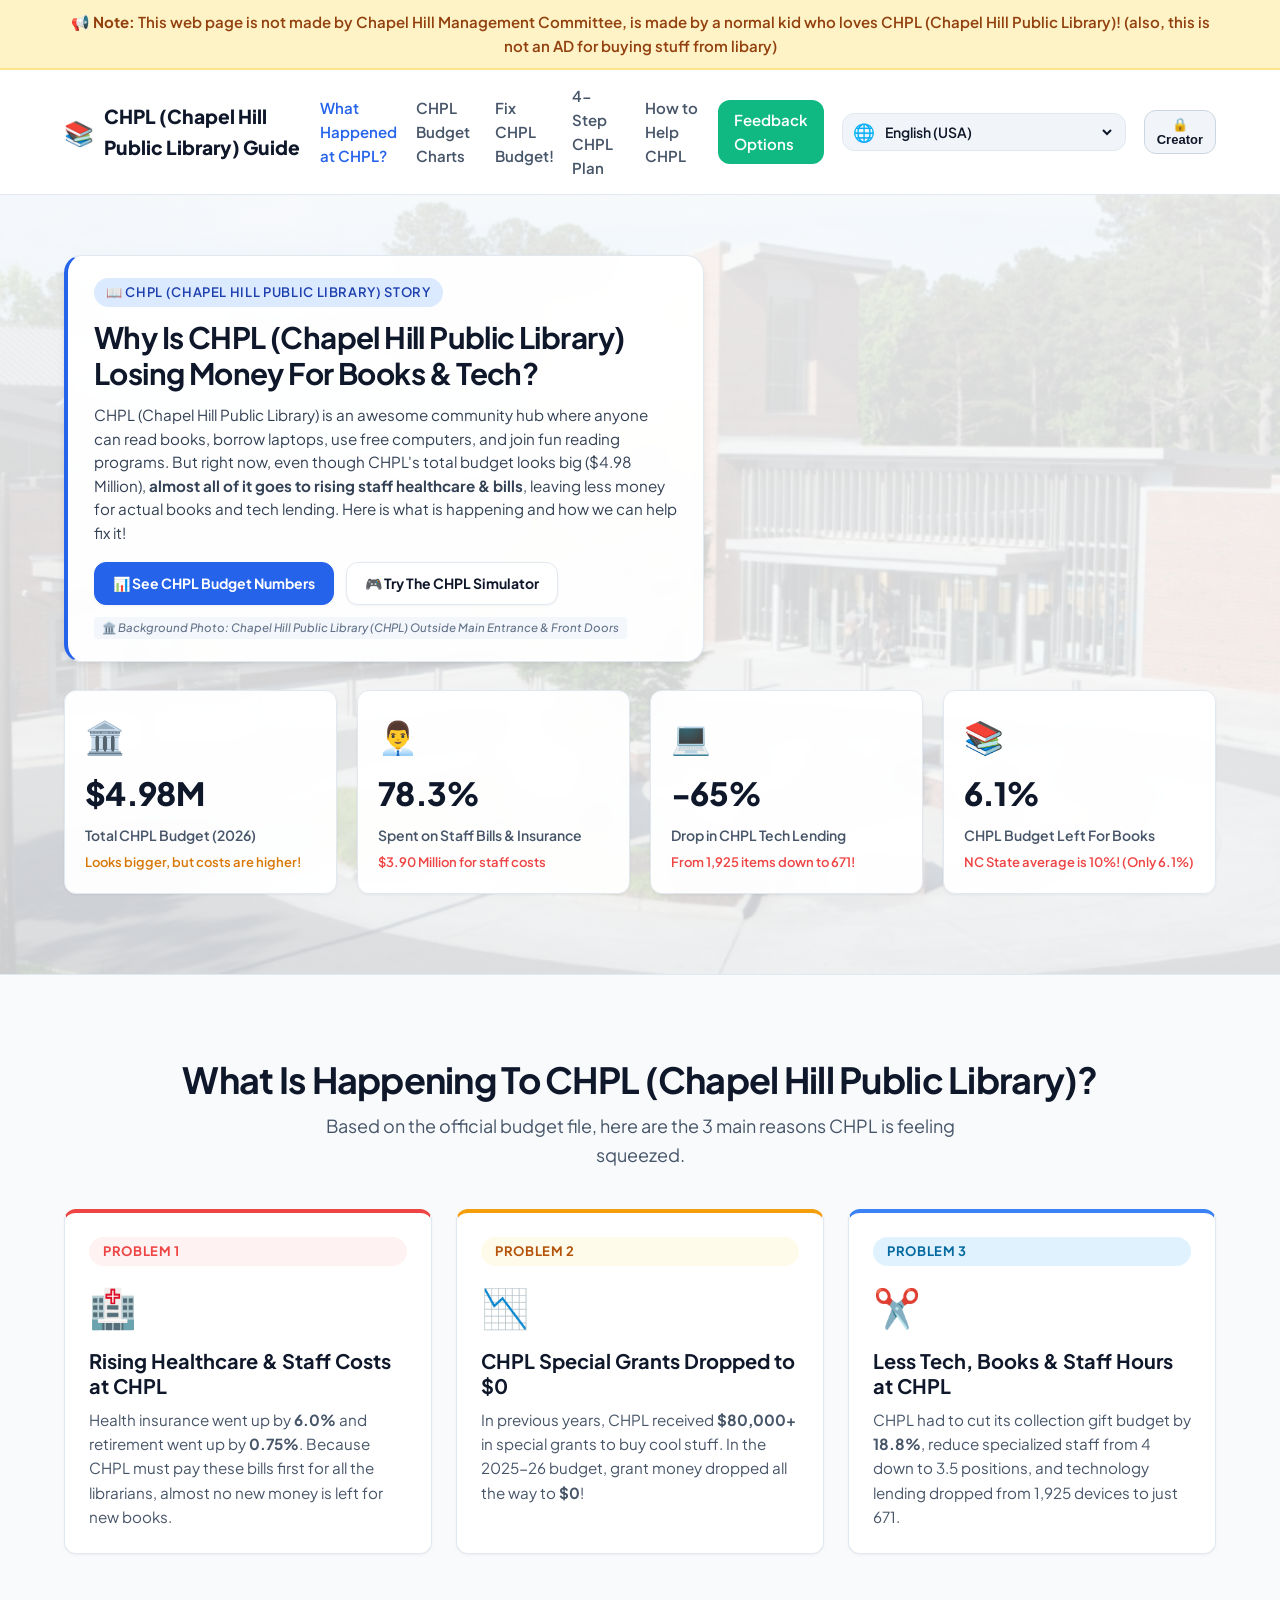
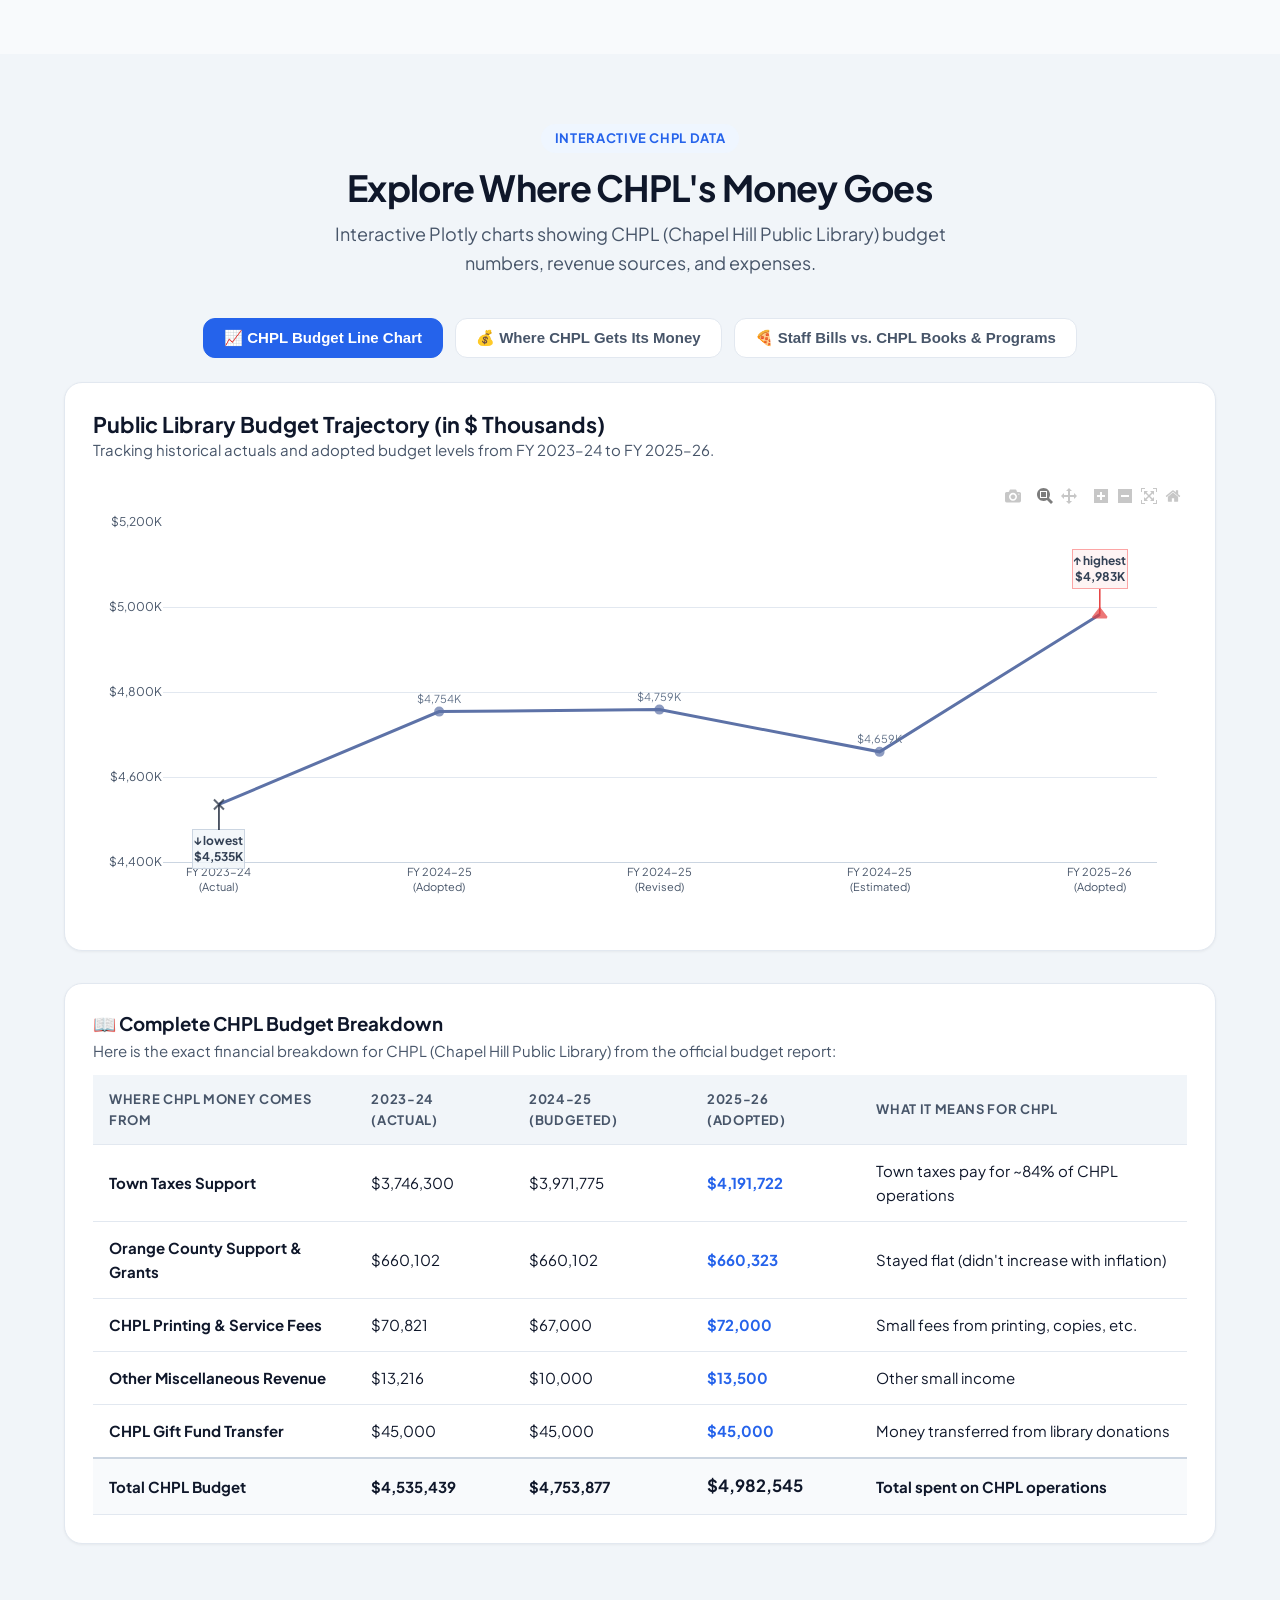
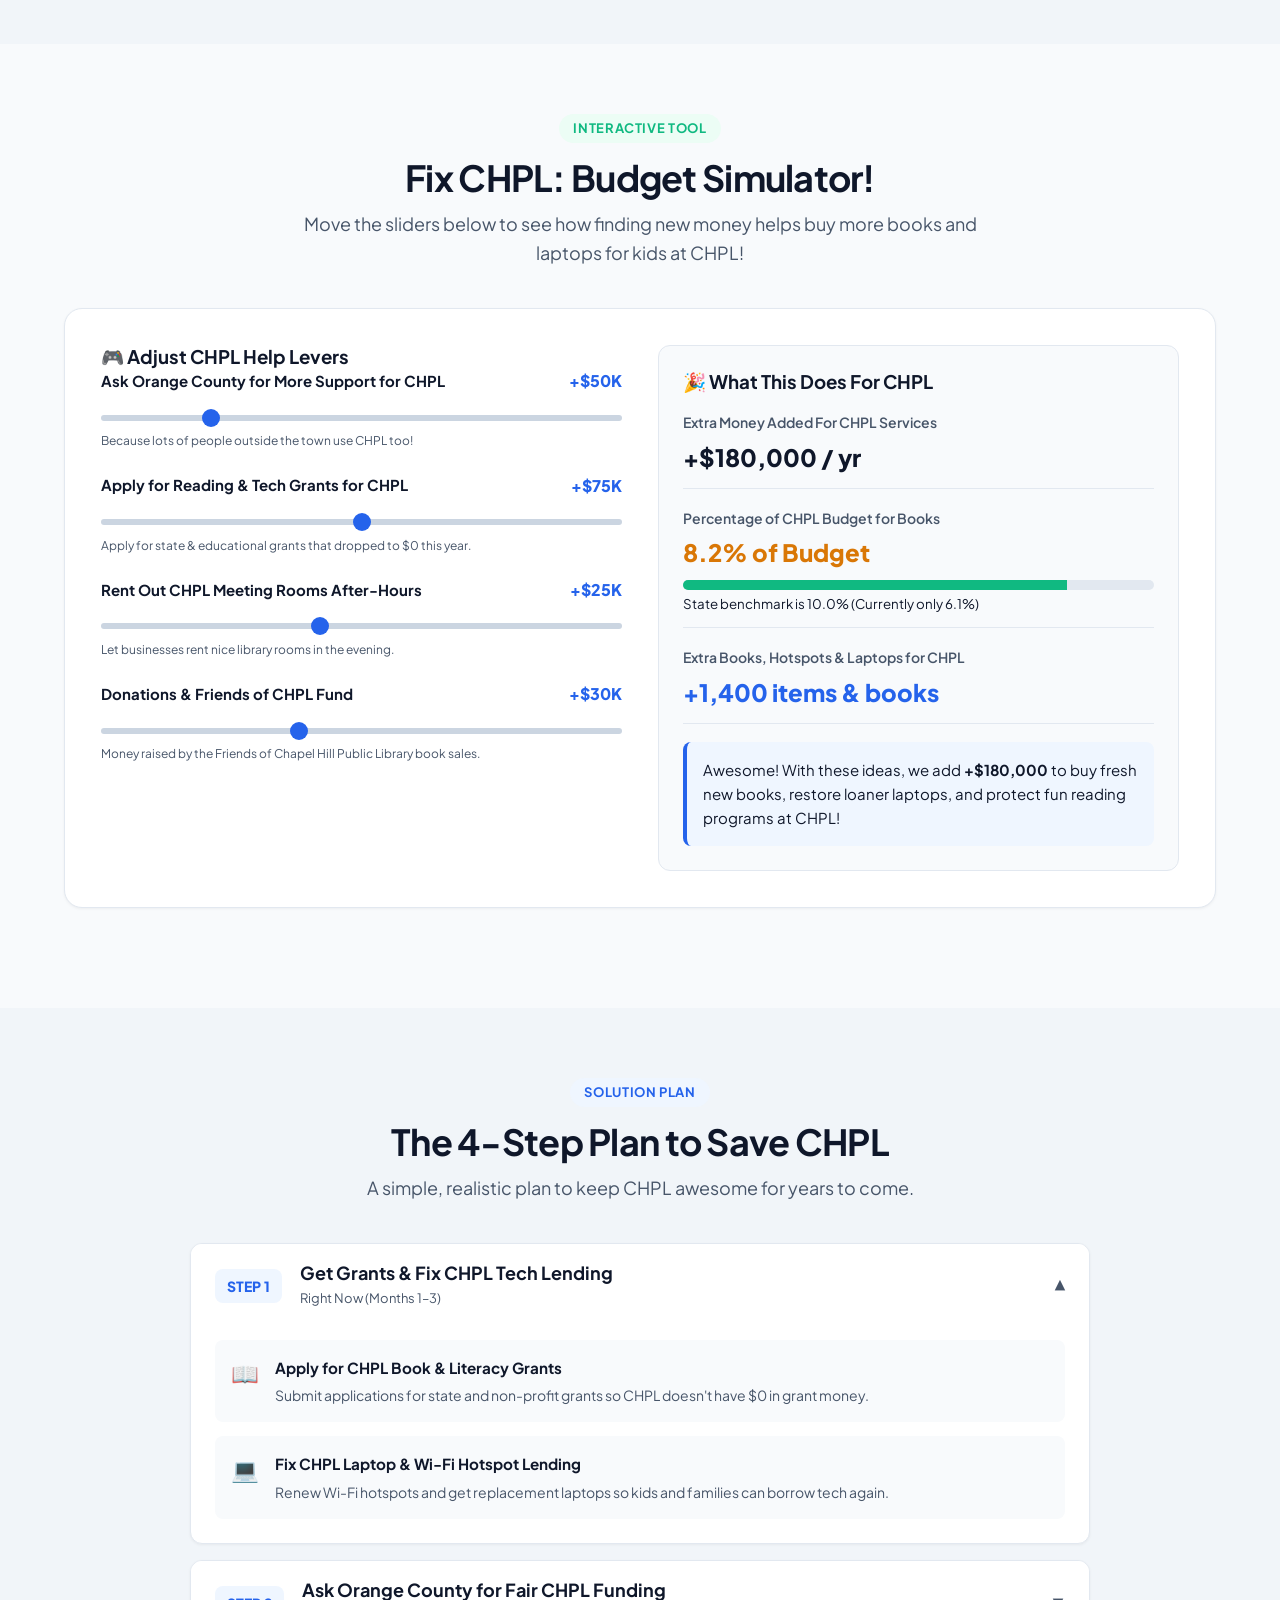
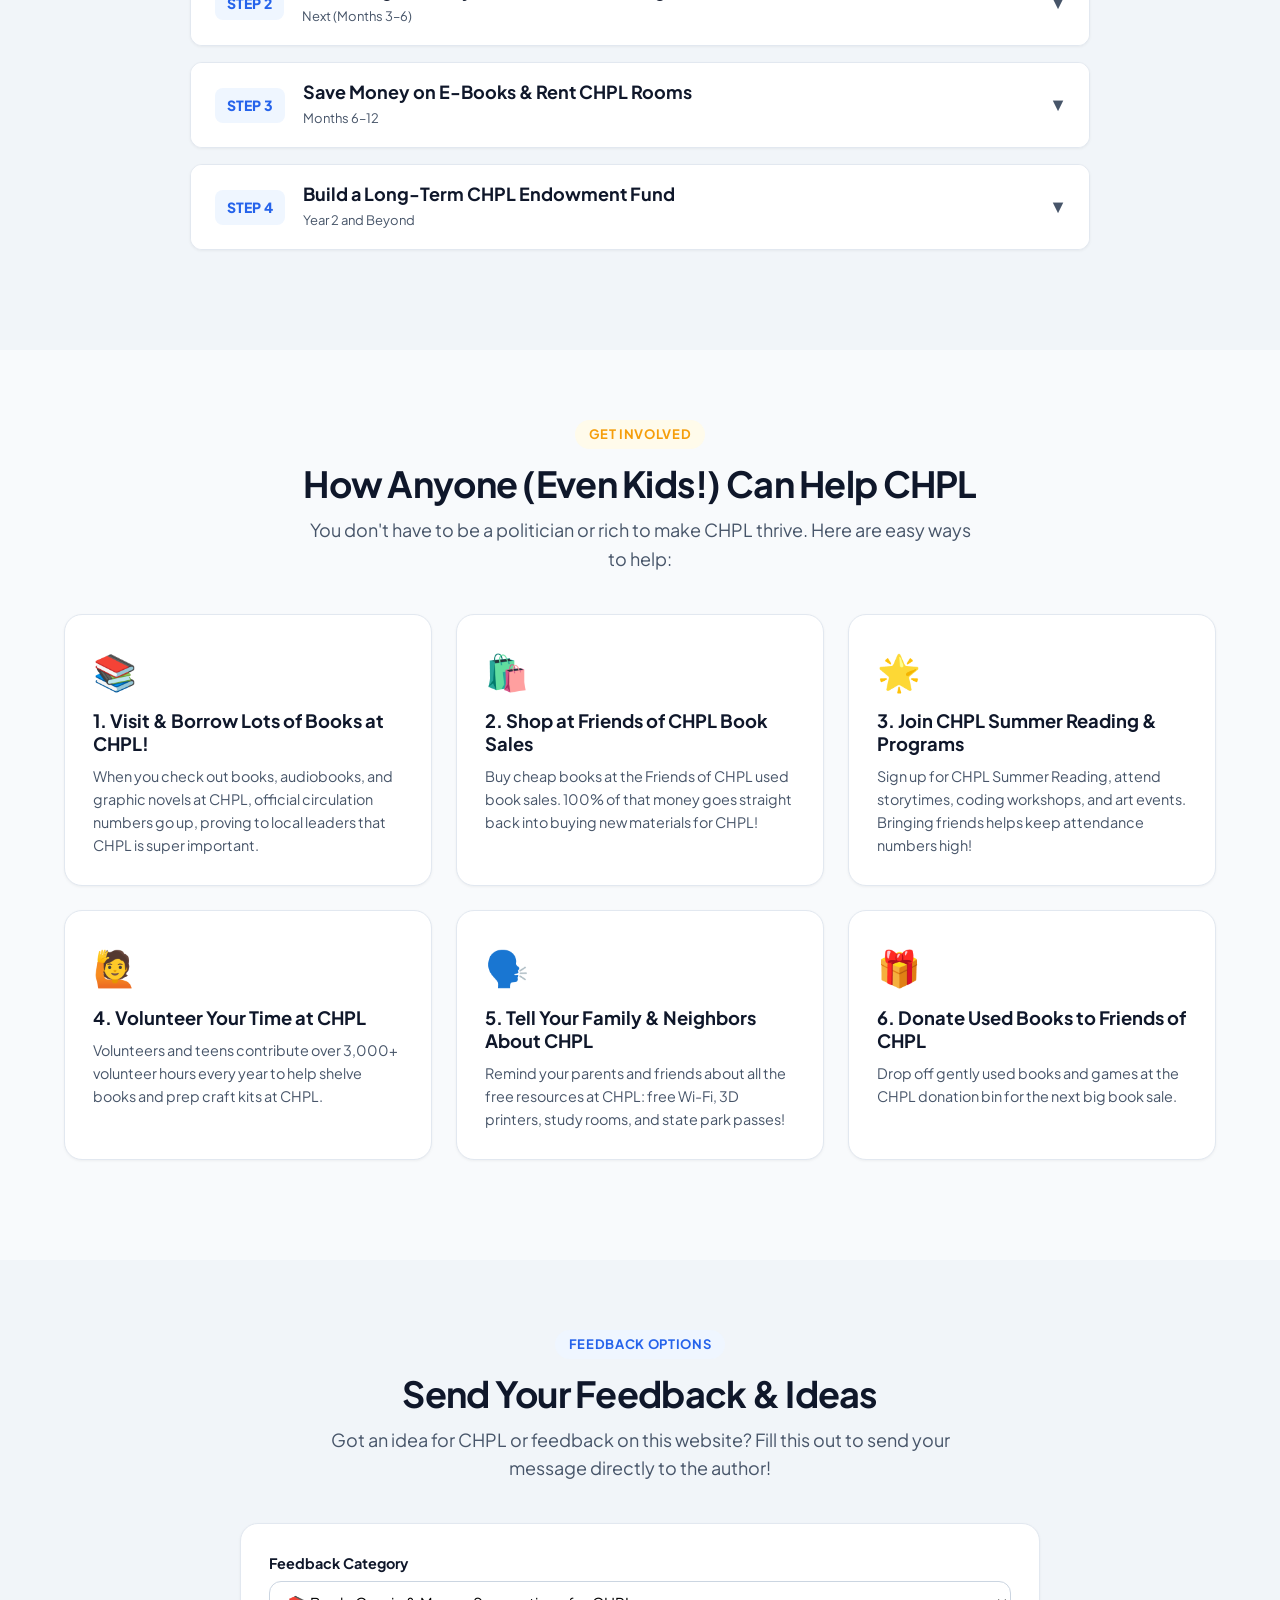
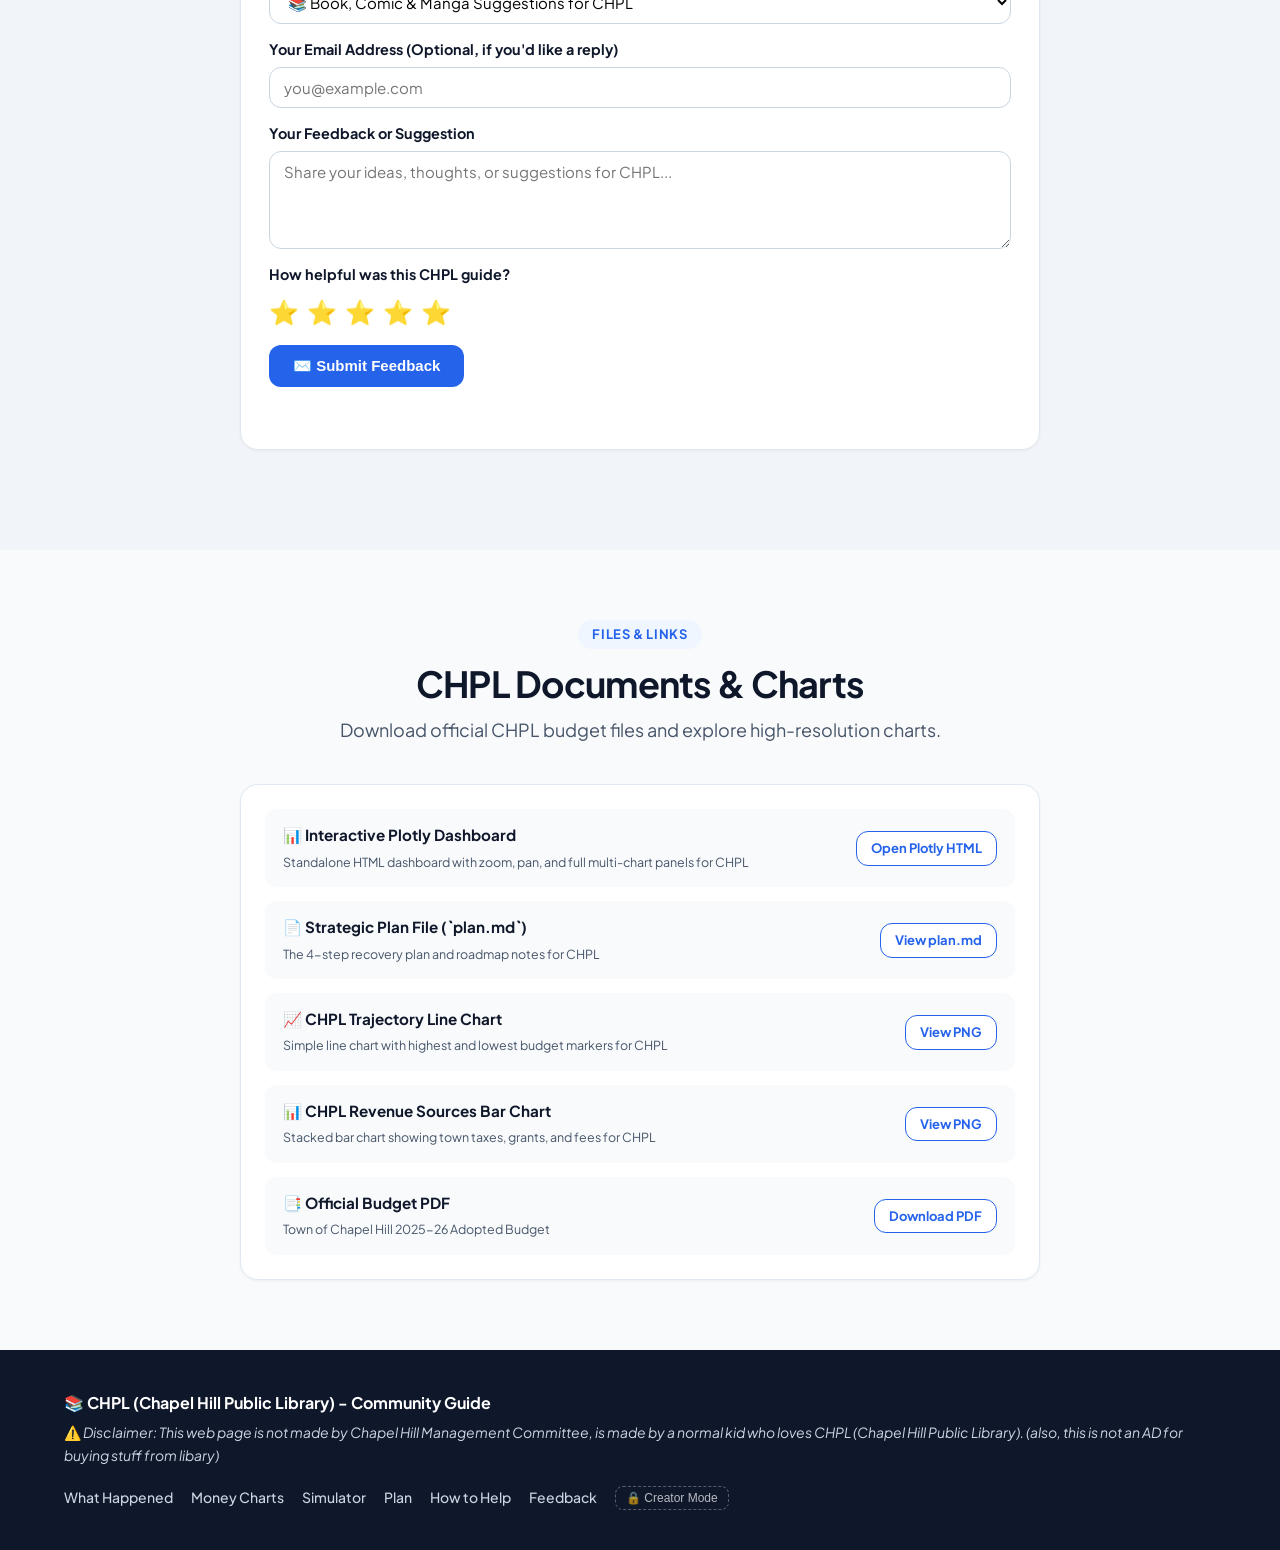
==== index.html @ cd69fd47 "feat: full-stack Flask + Plotly application with Docker and multi-cloud deployment" ====
<!DOCTYPE html>
<html lang="en">
<head>
  <meta charset="UTF-8">
  <meta name="viewport" content="width=device-width, initial-scale=1.0">
  <title>Save & Support CHPL | Chapel Hill Public Library Community Guide</title>
  <meta name="description" content="A student-made community guide to what's happening with the CHPL (Chapel Hill Public Library) budget, books, computers, and how we can help.">
  <link rel="preconnect" href="https://fonts.googleapis.com">
  <link rel="preconnect" href="https://fonts.gstatic.com" crossorigin>
  <link href="https://fonts.googleapis.com/css2?family=Plus+Jakarta+Sans:wght@400;500;600;700;800&family=Fredoka:wght@500;600;700&display=swap" rel="stylesheet">
  <link rel="stylesheet" href="styles.css">
  <!-- Plotly.js for interactive data visualization -->
  <script src="https://cdn.plot.ly/plotly-2.35.2.min.js"></script>
</head>
<body>

  <!-- Top Kid Disclaimer Banner -->
  <div class="disclaimer-banner" id="top-disclaimer">
    <div class="container" id="disclaimer-text">
      📢 <strong>Note:</strong> This web page is not made by Chapel Hill Management Committee, is made by a normal kid who loves CHPL (Chapel Hill Public Library)! (also, this is not an AD for buying stuff from libary)
    </div>
  </div>

  <!-- Dynamic Creator Announcement Banner (Controlled from Creator Dashboard) -->
  <div id="creator-announcement-bar" class="creator-announcement" style="display: none;">
    <div class="container announcement-content">
      <span class="announcement-icon">📣</span>
      <span id="announcement-text-display"></span>
      <button class="announcement-close-btn" onclick="dismissAnnouncement()">✕</button>
    </div>
  </div>

  <!-- Navigation Bar -->
  <header class="navbar" id="main-nav">
    <div class="nav-container">
      <div class="nav-brand">
        <span class="library-logo">📚</span>
        <span class="brand-title" id="brand-title">CHPL (Chapel Hill Public Library) Guide</span>
      </div>
      <nav class="nav-links">
        <a href="#what-happened" class="nav-link active" id="nav-what">What Happened at CHPL?</a>
        <a href="#charts" class="nav-link" id="nav-charts">CHPL Budget Charts</a>
        <a href="#simulator" class="nav-link" id="nav-simulator">Fix CHPL Budget!</a>
        <a href="#plan" class="nav-link" id="nav-plan">4-Step CHPL Plan</a>
        <a href="#how-to-help" class="nav-link" id="nav-help">How to Help CHPL</a>
        <a href="#feedback" class="nav-link btn-nav" id="nav-feedback">Feedback Options</a>
        
        <!-- Language Selector -->
        <div class="lang-selector-wrapper">
          <label for="languageSelect" class="lang-label">🌐</label>
          <select id="languageSelect" class="lang-select" onchange="changeLanguage(this.value)">
            <option value="en-US">English (USA)</option>
            <option value="en-GB">English (UK)</option>
            <option value="zh-CN">Chinese (Simplified) / 中文 (简体)</option>
            <option value="zh-TW">Chinese (Traditional) / 中文 (繁體)</option>
            <option value="fr">French / Français</option>
            <option value="es">Español</option>
            <option value="de">German / Deutsch</option>
          </select>
        </div>

        <!-- Creator Dashboard Access in Top Nav -->
        <button onclick="openCreatorAuthModal()" class="btn-creator-top" id="btn-creator-top" title="Creator Dashboard">🔒 Creator</button>
      </nav>
    </div>
  </header>

  <!-- Hero Section -->
  <section class="hero-section" id="overview">
    <div class="hero-container">
      <div class="hero-content">
        <div class="library-tag" id="hero-tag">📖 CHPL (Chapel Hill Public Library) Story</div>
        <h1 class="hero-title" id="hero-title">Why Is CHPL (Chapel Hill Public Library) Losing Money For Books & Tech?</h1>
        <p class="hero-description" id="hero-desc">
          CHPL (Chapel Hill Public Library) is an awesome community hub where anyone can read books, borrow laptops, use free computers, and join fun reading programs. But right now, even though CHPL's total budget looks big ($4.98 Million), <strong>almost all of it goes to rising staff healthcare & bills</strong>, leaving less money for actual books and tech lending. Here is what is happening and how we can help fix it!
        </p>
        <div class="hero-actions">
          <a href="#charts" class="btn btn-primary" id="btn-see-numbers">📊 See CHPL Budget Numbers</a>
          <a href="#simulator" class="btn btn-secondary" id="btn-try-sim">🎮 Try The CHPL Simulator</a>
        </div>
        <small class="hero-photo-credit">🏛️ <em>Background Photo: Chapel Hill Public Library (CHPL) Outside Main Entrance & Front Doors</em></small>
      </div>

      <!-- Library Quick Fact Cards -->
      <div class="hero-metrics-grid">
        <div class="metric-card" id="metric-budget">
          <div class="metric-icon">🏛️</div>
          <div class="metric-value">$4.98M</div>
          <div class="metric-label" id="metric-1-label">Total CHPL Budget (2026)</div>
          <div class="metric-subtext text-warning" id="metric-1-sub">Looks bigger, but costs are higher!</div>
        </div>

        <div class="metric-card" id="metric-personnel">
          <div class="metric-icon">👨‍💼</div>
          <div class="metric-value">78.3%</div>
          <div class="metric-label" id="metric-2-label">Spent on Staff Bills & Insurance</div>
          <div class="metric-subtext text-danger" id="metric-2-sub">$3.90 Million for staff costs</div>
        </div>

        <div class="metric-card" id="metric-tech">
          <div class="metric-icon">💻</div>
          <div class="metric-value">-65%</div>
          <div class="metric-label" id="metric-3-label">Drop in CHPL Tech Lending</div>
          <div class="metric-subtext text-danger" id="metric-3-sub">From 1,925 items down to 671!</div>
        </div>

        <div class="metric-card" id="metric-books">
          <div class="metric-icon">📚</div>
          <div class="metric-value">6.1%</div>
          <div class="metric-label" id="metric-4-label">CHPL Budget Left For Books</div>
          <div class="metric-subtext text-danger" id="metric-4-sub">NC State average is 10%!</div>
        </div>
      </div>
      <!-- Custom Inserted Images for Hero Section -->
      <div id="custom-images-hero" class="custom-sec-images"></div>
    </div>
  </section>

  <!-- What Happened to the Library Section -->
  <section class="section" id="what-happened">
    <div class="container">
      <div class="section-header text-center">
        <h2 class="section-title" id="prob-title">What Is Happening To CHPL (Chapel Hill Public Library)?</h2>
        <p class="section-subtitle" id="prob-sub">Based on the official budget file, here are the 3 main reasons CHPL is feeling squeezed.</p>
      </div>

      <div class="grid grid-3">
        <div class="card problem-card">
          <div class="card-badge badge-red" id="prob-1-badge">Problem 1</div>
          <div class="problem-icon">🏥</div>
          <h3 id="prob-1-title">Rising Healthcare & Staff Costs at CHPL</h3>
          <p id="prob-1-desc">
            Health insurance went up by <strong>6.0%</strong> and retirement went up by <strong>0.75%</strong>. Because CHPL must pay these bills first for all the librarians, almost no new money is left for new books.
          </p>
        </div>

        <div class="card problem-card">
          <div class="card-badge badge-amber" id="prob-2-badge">Problem 2</div>
          <div class="problem-icon">📉</div>
          <h3 id="prob-2-title">CHPL Special Grants Dropped to $0</h3>
          <p id="prob-2-desc">
            In previous years, CHPL received <strong>$80,000+</strong> in special grants to buy cool stuff. In the 2025-26 budget, grant money dropped all the way to <strong>$0</strong>!
          </p>
        </div>

        <div class="card problem-card">
          <div class="card-badge badge-blue" id="prob-3-badge">Problem 3</div>
          <div class="problem-icon">✂️</div>
          <h3 id="prob-3-title">Less Tech, Books & Staff Hours at CHPL</h3>
          <p id="prob-3-desc">
            CHPL had to cut its collection gift budget by <strong>18.8%</strong>, reduce specialized staff from 4 down to 3.5 positions, and technology lending dropped from 1,925 devices to just 671.
          </p>
        </div>
      </div>

      <!-- Custom Inserted Images for What-Happened Section -->
      <div id="custom-images-what-happened" class="custom-sec-images"></div>
    </div>
  </section>

  <!-- Interactive Plotly Charts Section -->
  <section class="section bg-light" id="charts">
    <div class="container">
      <div class="section-header text-center">
        <div class="badge badge-primary" id="chart-sec-badge">Interactive CHPL Data</div>
        <h2 class="section-title" id="chart-sec-title">Explore Where CHPL's Money Goes</h2>
        <p class="section-subtitle" id="chart-sec-sub">Interactive Plotly charts showing CHPL (Chapel Hill Public Library) budget numbers, revenue sources, and expenses.</p>
      </div>

      <!-- Chart Switcher Tabs -->
      <div class="chart-controls">
        <button class="tab-btn active" id="tab-trajectory" onclick="switchChart('trajectory')">📈 CHPL Budget Line Chart</button>
        <button class="tab-btn" id="tab-sources" onclick="switchChart('sources')">💰 Where CHPL Gets Its Money</button>
        <button class="tab-btn" id="tab-expenses" onclick="switchChart('expenses')">🍕 Staff Bills vs. CHPL Books & Programs</button>
      </div>

      <div class="chart-wrapper card">
        <div class="chart-meta">
          <h3 id="current-chart-title">Public Library Budget Trajectory (in $ Thousands)</h3>
          <p id="current-chart-desc">Tracking historical actuals and adopted budget levels from FY 2023–24 to FY 2025–26.</p>
        </div>
        <div class="canvas-container">
          <div id="plotlyChartContainer" style="width: 100%; height: 440px;"></div>
        </div>
      </div>

      <!-- Easy-to-Read Library Money Table -->
      <div class="table-container card mt-4">
        <h3 id="table-title">📖 Complete CHPL Budget Breakdown</h3>
        <p class="table-intro" id="table-intro">Here is the exact financial breakdown for CHPL (Chapel Hill Public Library) from the official budget report:</p>
        <div class="table-responsive">
          <table class="data-table">
            <thead>
              <tr>
                <th id="th-source">Where CHPL Money Comes From</th>
                <th>2023-24 (Actual)</th>
                <th>2024-25 (Budgeted)</th>
                <th>2025-26 (Adopted)</th>
                <th id="th-meaning">What It Means for CHPL</th>
              </tr>
            </thead>
            <tbody>
              <tr>
                <td><strong id="row-taxes">Town Taxes Support</strong></td>
                <td>$3,746,300</td>
                <td>$3,971,775</td>
                <td class="highlight-val">$4,191,722</td>
                <td id="row-taxes-meaning">Town taxes pay for ~84% of CHPL operations</td>
              </tr>
              <tr>
                <td><strong id="row-county">Orange County Support & Grants</strong></td>
                <td>$660,102</td>
                <td>$660,102</td>
                <td class="highlight-val">$660,323</td>
                <td id="row-county-meaning">Stayed flat (didn't increase with inflation)</td>
              </tr>
              <tr>
                <td><strong id="row-fees">CHPL Printing & Service Fees</strong></td>
                <td>$70,821</td>
                <td>$67,000</td>
                <td class="highlight-val">$72,000</td>
                <td id="row-fees-meaning">Small fees from printing, copies, etc.</td>
              </tr>
              <tr>
                <td><strong id="row-other">Other Miscellaneous Revenue</strong></td>
                <td>$13,216</td>
                <td>$10,000</td>
                <td class="highlight-val">$13,500</td>
                <td id="row-other-meaning">Other small income</td>
              </tr>
              <tr>
                <td><strong id="row-gift">CHPL Gift Fund Transfer</strong></td>
                <td>$45,000</td>
                <td>$45,000</td>
                <td class="highlight-val">$45,000</td>
                <td id="row-gift-meaning">Money transferred from library donations</td>
              </tr>
              <tr class="total-row">
                <td><strong id="row-total">Total CHPL Budget</strong></td>
                <td><strong>$4,535,439</strong></td>
                <td><strong>$4,753,877</strong></td>
                <td class="highlight-total"><strong>$4,982,545</strong></td>
                <td><strong id="row-total-meaning">Total spent on CHPL operations</strong></td>
              </tr>
            </tbody>
          </table>
        </div>
      </div>

      <!-- Custom Inserted Images for Charts Section -->
      <div id="custom-images-charts" class="custom-sec-images"></div>
    </div>
  </section>

  <!-- Interactive Budget Simulator -->
  <section class="section" id="simulator">
    <div class="container">
      <div class="section-header text-center">
        <div class="badge badge-success" id="sim-badge">Interactive Tool</div>
        <h2 class="section-title" id="sim-title">Fix CHPL: Budget Simulator!</h2>
        <p class="section-subtitle" id="sim-sub">Move the sliders below to see how finding new money helps buy more books and laptops for kids at CHPL!</p>
      </div>

      <div class="simulator-grid card">
        <div class="simulator-controls">
          <h3 id="sim-controls-title">🎮 Adjust CHPL Help Levers</h3>

          <div class="slider-group">
            <div class="slider-header">
              <label for="slider-county" id="sim-county-label">Ask Orange County for More Support for CHPL</label>
              <span class="slider-value" id="val-county">+$50K</span>
            </div>
            <input type="range" id="slider-county" min="0" max="250" value="50" step="10" oninput="updateSimulation()">
            <small class="slider-hint" id="sim-county-hint">Because lots of people outside the town use CHPL too!</small>
          </div>

          <div class="slider-group">
            <div class="slider-header">
              <label for="slider-grants" id="sim-grants-label">Apply for Reading & Tech Grants for CHPL</label>
              <span class="slider-value" id="val-grants">+$75K</span>
            </div>
            <input type="range" id="slider-grants" min="0" max="150" value="75" step="5" oninput="updateSimulation()">
            <small class="slider-hint" id="sim-grants-hint">Apply for state & educational grants that dropped to $0 this year.</small>
          </div>

          <div class="slider-group">
            <div class="slider-header">
              <label for="slider-facility" id="sim-facility-label">Rent Out CHPL Meeting Rooms After-Hours</label>
              <span class="slider-value" id="val-facility">+$25K</span>
            </div>
            <input type="range" id="slider-facility" min="0" max="60" value="25" step="5" oninput="updateSimulation()">
            <small class="slider-hint" id="sim-facility-hint">Let businesses rent nice library rooms in the evening.</small>
          </div>

          <div class="slider-group">
            <div class="slider-header">
              <label for="slider-endowment" id="sim-endow-label">Donations & Friends of CHPL Fund</label>
              <span class="slider-value" id="val-endowment">+$30K</span>
            </div>
            <input type="range" id="slider-endowment" min="0" max="80" value="30" step="5" oninput="updateSimulation()">
            <small class="slider-hint" id="sim-endow-hint">Money raised by the Friends of Chapel Hill Public Library book sales.</small>
          </div>
        </div>

        <div class="simulator-results">
          <h3 id="sim-res-title">🎉 What This Does For CHPL</h3>
          
          <div class="result-metric">
            <div class="res-label" id="sim-res-extra">Extra Money Added For CHPL Services</div>
            <div class="res-val" id="res-total-new">+$180,000 / yr</div>
          </div>

          <div class="result-metric">
            <div class="res-label" id="sim-res-share">Percentage of CHPL Budget for Books</div>
            <div class="res-val text-success" id="res-collection-share">9.7% of Budget</div>
            <div class="res-progress">
              <div class="progress-bar" id="res-progress-bar" style="width: 97%;"></div>
            </div>
            <small id="res-benchmark-note">State benchmark is 10.0% (Currently only 6.1%)</small>
          </div>

          <div class="result-metric">
            <div class="res-label" id="sim-res-items">Extra Books, Hotspots & Laptops for CHPL</div>
            <div class="res-val text-primary" id="res-tech-units">+1,400 items/yr</div>
          </div>

          <div class="result-summary" id="res-summary-box">
            Awesome! With these ideas, we add <strong>+$180,000</strong> to buy fresh new books, restore loaner laptops, and protect fun reading programs at CHPL!
          </div>
        </div>
      </div>

      <!-- Custom Inserted Images for Simulator Section -->
      <div id="custom-images-simulator" class="custom-sec-images"></div>
    </div>
  </section>

  <!-- 4-Step Strategic Plan -->
  <section class="section bg-light" id="plan">
    <div class="container">
      <div class="section-header text-center">
        <div class="badge badge-primary" id="plan-badge">Solution Plan</div>
        <h2 class="section-title" id="plan-title">The 4-Step Plan to Save CHPL</h2>
        <p class="section-subtitle" id="plan-sub">A simple, realistic plan to keep CHPL (Chapel Hill Public Library) awesome for years to come.</p>
      </div>

      <div class="roadmap-accordion">
        <!-- Step 1 -->
        <div class="phase-card active" id="phase-1">
          <div class="phase-header" onclick="togglePhase(1)">
            <div class="phase-number" id="step-1-num">Step 1</div>
            <div class="phase-title-group">
              <h3 id="step-1-title">Get Grants & Fix CHPL Tech Lending</h3>
              <span class="phase-timeline" id="step-1-time">Right Now (Months 1–3)</span>
            </div>
            <span class="phase-toggle-icon">▼</span>
          </div>
          <div class="phase-body">
            <div class="phase-actions-grid">
              <div class="action-item">
                <span class="action-check">📖</span>
                <div>
                  <strong id="step-1-item1-title">Apply for CHPL Book & Literacy Grants</strong>
                  <p id="step-1-item1-desc">Submit applications for state and non-profit grants so CHPL doesn't have $0 in grant money.</p>
                </div>
              </div>
              <div class="action-item">
                <span class="action-check">💻</span>
                <div>
                  <strong id="step-1-item2-title">Fix CHPL Laptop & Wi-Fi Hotspot Lending</strong>
                  <p id="step-1-item2-desc">Renew Wi-Fi hotspots and get replacement laptops so kids and families can borrow tech again.</p>
                </div>
              </div>
            </div>
          </div>
        </div>

        <!-- Step 2 -->
        <div class="phase-card" id="phase-2">
          <div class="phase-header" onclick="togglePhase(2)">
            <div class="phase-number" id="step-2-num">Step 2</div>
            <div class="phase-title-group">
              <h3 id="step-2-title">Ask Orange County for Fair CHPL Funding</h3>
              <span class="phase-timeline" id="step-2-time">Next (Months 3–6)</span>
            </div>
            <span class="phase-toggle-icon">▼</span>
          </div>
          <div class="phase-body">
            <div class="phase-actions-grid">
              <div class="action-item">
                <span class="action-check">🤝</span>
                <div>
                  <strong id="step-2-item1-title">Show County Leaders How Many People Use CHPL</strong>
                  <p id="step-2-item1-desc">Lots of people living outside the town borders love CHPL. The county should help chip in fairly so town residents don't pay for everything alone.</p>
                </div>
              </div>
            </div>
          </div>
        </div>

        <!-- Step 3 -->
        <div class="phase-card" id="phase-3">
          <div class="phase-header" onclick="togglePhase(3)">
            <div class="phase-number" id="step-3-num">Step 3</div>
            <div class="phase-title-group">
              <h3 id="step-3-title">Save Money on E-Books & Rent CHPL Rooms</h3>
              <span class="phase-timeline" id="step-3-time">Months 6–12</span>
            </div>
            <span class="phase-toggle-icon">▼</span>
          </div>
          <div class="phase-body">
            <div class="phase-actions-grid">
              <div class="action-item">
                <span class="action-check">📱</span>
                <div>
                  <strong id="step-3-item1-title">Team Up with Other NC Libraries for Cheaper E-Books</strong>
                  <p id="step-3-item1-desc">Share digital audiobook and e-book licenses with nearby libraries to get discounts for CHPL.</p>
                </div>
              </div>
              <div class="action-item">
                <span class="action-check">🏢</span>
                <div>
                  <strong id="step-3-item2-title">Rent CHPL Rooms During Closed Hours</strong>
                  <p id="step-3-item2-desc">Let community groups or businesses rent CHPL meeting rooms in the evenings to make extra revenue.</p>
                </div>
              </div>
            </div>
          </div>
        </div>

        <!-- Step 4 -->
        <div class="phase-card" id="phase-4">
          <div class="phase-header" onclick="togglePhase(4)">
            <div class="phase-number" id="step-4-num">Step 4</div>
            <div class="phase-title-group">
              <h3 id="step-4-title">Build a Long-Term CHPL Endowment Fund</h3>
              <span class="phase-timeline" id="step-4-time">Year 2 and Beyond</span>
            </div>
            <span class="phase-toggle-icon">▼</span>
          </div>
          <div class="phase-body">
            <div class="phase-actions-grid">
              <div class="action-item">
                <span class="action-check">🌱</span>
                <div>
                  <strong id="step-4-item1-title">Support Friends of CHPL Book Sales & Endowment</strong>
                  <p id="step-4-item1-desc">Grow a permanent fund that earns interest every single year to buy books for CHPL forever.</p>
                </div>
              </div>
            </div>
          </div>
        </div>
      </div>

      <!-- Custom Inserted Images for Plan Section -->
      <div id="custom-images-plan" class="custom-sec-images"></div>
    </div>
  </section>

  <!-- How Normal People & Kids Can Help CHPL -->
  <section class="section" id="how-to-help">
    <div class="container">
      <div class="section-header text-center">
        <div class="badge badge-warning" id="help-badge">Get Involved</div>
        <h2 class="section-title" id="help-title">How Anyone (Even Kids!) Can Help CHPL</h2>
        <p class="section-subtitle" id="help-sub">You don't have to be a politician or rich to make CHPL thrive. Here are easy ways to help:</p>
      </div>

      <div class="grid grid-3">
        <div class="card help-card">
          <div class="help-icon">📚</div>
          <h3 id="help-1-title">1. Visit & Borrow Lots of Books at CHPL!</h3>
          <p id="help-1-desc">
            When you check out books, audiobooks, and graphic novels at CHPL, official circulation numbers go up, proving to local leaders that CHPL is super important.
          </p>
        </div>

        <div class="card help-card">
          <div class="help-icon">🛍️</div>
          <h3 id="help-2-title">2. Shop at Friends of CHPL Book Sales</h3>
          <p id="help-2-desc">
            Buy cheap books at the Friends of CHPL used book sales. 100% of that money goes straight back into buying new materials for CHPL!
          </p>
        </div>

        <div class="card help-card">
          <div class="help-icon">🌟</div>
          <h3 id="help-3-title">3. Join CHPL Summer Reading & Programs</h3>
          <p id="help-3-desc">
            Sign up for CHPL Summer Reading, attend storytimes, coding workshops, and art events. Bringing friends helps keep attendance numbers high!
          </p>
        </div>

        <div class="card help-card">
          <div class="help-icon">🙋</div>
          <h3 id="help-4-title">4. Volunteer Your Time at CHPL</h3>
          <p id="help-4-desc">
            Volunteers and teens contribute over 3,000+ volunteer hours every year to help shelve books and prep craft kits at CHPL.
          </p>
        </div>

        <div class="card help-card">
          <div class="help-icon">🗣️</div>
          <h3 id="help-5-title">5. Tell Your Family & Neighbors About CHPL</h3>
          <p id="help-5-desc">
            Remind your parents and friends about all the free resources at CHPL: free Wi-Fi, 3D printers, study rooms, and state park passes!
          </p>
        </div>

        <div class="card help-card">
          <div class="help-icon">🎁</div>
          <h3 id="help-6-title">6. Donate Used Books to Friends of CHPL</h3>
          <p id="help-6-desc">
            Drop off gently used books and games at the CHPL donation bin for the next big book sale.
          </p>
        </div>

        <!-- Custom User-Added Help Cards (Added from Creator Dashboard) -->
        <div id="custom-help-cards-container" style="display: contents;"></div>
      </div>

      <!-- Custom Inserted Images for How-To-Help Section -->
      <div id="custom-images-how-to-help" class="custom-sec-images"></div>
    </div>
  </section>

  <!-- Community Feedback Options Section -->
  <section class="section bg-light" id="feedback">
    <div class="container">
      <div class="section-header text-center">
        <div class="badge badge-primary" id="feedback-badge">Feedback Options</div>
        <h2 class="section-title" id="feedback-title">Send Your Feedback & Ideas</h2>
        <p class="section-subtitle" id="feedback-sub">Got an idea for CHPL or feedback on this website? Fill this out to send your message directly to the author!</p>
      </div>

      <div class="feedback-container-centered max-w-800 mx-auto">
        <!-- Interactive Feedback Form -->
        <div class="card feedback-box-card">
          <form id="feedback-form" onsubmit="handleFeedbackSubmit(event)">
            <div class="form-group">
              <label for="feedback-category" id="feedback-type-label">Feedback Category</label>
              <select id="feedback-category" name="category" class="input-control">
                <option value="Book & Manga Suggestions" id="feedback-type-books">📚 Book, Comic & Manga Suggestions for CHPL</option>
                <option value="Laptop & Tech Lending" id="feedback-type-tech">💻 Laptop & Tech Lending Ideas for CHPL</option>
                <option value="Events & Workshops" id="feedback-type-events">🌟 Events, Storytimes & Workshops at CHPL</option>
                <option value="General Ideas" id="feedback-type-other">💬 General Thoughts & Ideas for CHPL</option>
              </select>
            </div>

            <div class="form-group">
              <label for="sender-email" id="feedback-email-label">Your Email Address (Optional, if you'd like a reply)</label>
              <input type="email" id="sender-email" name="email" class="input-control" placeholder="you@example.com">
            </div>

            <div class="form-group">
              <label for="feedback-message" id="feedback-input-label">Your Feedback or Suggestion</label>
              <textarea id="feedback-message" name="message" class="textarea-control" rows="4" placeholder="Share your ideas, thoughts, or suggestions for CHPL..." required></textarea>
            </div>

            <div class="form-group">
              <label id="feedback-rating-label">How helpful was this CHPL guide?</label>
              <div class="star-rating">
                <span class="star selected" onclick="setRating(1)">⭐</span>
                <span class="star selected" onclick="setRating(2)">⭐</span>
                <span class="star selected" onclick="setRating(3)">⭐</span>
                <span class="star selected" onclick="setRating(4)">⭐</span>
                <span class="star selected" onclick="setRating(5)">⭐</span>
              </div>
            </div>

            <button type="submit" class="btn btn-primary btn-block" id="feedback-submit-btn">✉️ Submit Feedback</button>
            <div id="feedback-status" class="feedback-status-msg"></div>
          </form>
        </div>
      </div>

      <!-- Custom Inserted Images for Feedback Section -->
      <div id="custom-images-feedback" class="custom-sec-images"></div>
    </div>
  </section>

  <!-- Downloads & Resources Section -->
  <section class="section" id="resources">
    <div class="container">
      <div class="section-header text-center">
        <div class="badge badge-primary" id="res-title-badge">Files & Links</div>
        <h2 class="section-title" id="res-title">CHPL Documents & Charts</h2>
        <p class="section-subtitle" id="res-sub">Download official CHPL budget files and explore high-resolution charts.</p>
      </div>

      <div class="card resources-card max-w-800 mx-auto">
        <ul class="resource-list">
          <li>
            <div class="res-item-info">
              <strong>📊 Interactive Plotly Dashboard</strong>
              <span>Standalone HTML dashboard with zoom, pan, and full multi-chart panels for CHPL</span>
            </div>
            <a href="library_plotly_dashboard.html" target="_blank" class="btn btn-sm btn-outline">Open Plotly HTML</a>
          </li>
          <li>
            <div class="res-item-info">
              <strong>📄 Strategic Plan File (`plan.md`)</strong>
              <span>The 4-step recovery plan and roadmap notes for CHPL</span>
            </div>
            <a href="plan.md" download class="btn btn-sm btn-outline">View plan.md</a>
          </li>
          <li>
            <div class="res-item-info">
              <strong>📈 CHPL Trajectory Line Chart</strong>
              <span>Simple line chart with highest and lowest budget markers for CHPL</span>
            </div>
            <a href="library_line_chart_style.png" target="_blank" class="btn btn-sm btn-outline">View PNG</a>
          </li>
          <li>
            <div class="res-item-info">
              <strong>📊 CHPL Revenue Sources Bar Chart</strong>
              <span>Stacked bar chart showing town taxes, grants, and fees for CHPL</span>
            </div>
            <a href="library_budget_2026.png" target="_blank" class="btn btn-sm btn-outline">View PNG</a>
          </li>
          <li>
            <div class="res-item-info">
              <strong>📑 Official Budget PDF</strong>
              <span>Town of Chapel Hill 2025-26 Adopted Budget</span>
            </div>
            <a href="202526-adopted-budget.pdf" download class="btn btn-sm btn-outline">Download PDF</a>
          </li>
        </ul>
      </div>
    </div>
  </section>

  <!-- Footer -->
  <footer class="footer">
    <div class="container footer-content">
      <div class="footer-brand">
        <strong>📚 CHPL (Chapel Hill Public Library) - Community Guide</strong>
        <p id="footer-disclaimer">⚠️ <em>Disclaimer: This web page is not made by Chapel Hill Management Committee, is made by a normal kid who loves CHPL (Chapel Hill Public Library). (also, this is not an AD for buying stuff from libary)</em></p>
      </div>
      <div class="footer-links">
        <a href="#what-happened">What Happened</a>
        <a href="#charts">Money Charts</a>
        <a href="#simulator">Simulator</a>
        <a href="#plan">Plan</a>
        <a href="#how-to-help">How to Help</a>
        <a href="#feedback">Feedback</a>
        <button onclick="openCreatorAuthModal()" class="creator-secret-trigger" id="creator-secret-trigger" title="Creator Mode">🔒 Creator Mode</button>
      </div>
    </div>
  </footer>

  <!-- =========================================================================
       创作者后台模态框（仅限创作者使用 - 纯中文界面）
       ========================================================================= -->

  <!-- 1. 创作者密码验证窗口 (Creator PIN Authentication Modal) -->
  <div id="creator-pin-modal" class="modal-overlay" style="display: none;">
    <div class="modal-card auth-modal">
      <div class="modal-header">
        <h3 id="creator-auth-title">🔒 Creator Dashboard Access</h3>
        <button class="modal-close" onclick="closeCreatorAuthModal()">✕</button>
      </div>
      <div class="modal-body">
        <p id="creator-auth-prompt">Please enter your secret Creator PIN to manage this website:</p>
        <form onsubmit="handleCreatorPinSubmit(event)">
          <div class="form-group">
            <input type="password" id="creator-pin-input" class="input-control" placeholder="Enter Secret PIN" maxlength="8" autofocus required>
          </div>
          <div id="pin-error-msg" class="text-danger" style="display: none; font-size: 0.875rem; margin-bottom: 10px;">⚠️ Incorrect PIN. Try again.</div>
          <div class="modal-actions">
            <button type="button" class="btn btn-secondary" id="creator-auth-cancel" onclick="closeCreatorAuthModal()">Cancel</button>
            <button type="submit" class="btn btn-primary" id="creator-auth-submit">Unlock Dashboard</button>
          </div>
        </form>
      </div>
    </div>
  </div>

  <!-- 2. 创作者后台主控制面板 -->
  <div id="creator-dashboard-modal" class="modal-overlay" style="display: none;">
    <div class="modal-card dashboard-modal">
      <div class="modal-header">
        <div class="creator-badge-title">
          <span class="creator-icon">👑</span>
          <div>
            <h3>创作者后台管理中心</h3>
            <small>欢迎回来！在此自由增减网站模块、发布置顶公告、自定义卡片与查看读者反馈。</small>
          </div>
        </div>
        <button class="modal-close" onclick="closeCreatorDashboard()">✕</button>
      </div>

      <!-- 后台导航标签 -->
      <div class="dashboard-tabs">
        <button class="dash-tab active" onclick="switchDashTab('sections')">📑 增删栏目模块</button>
        <button class="dash-tab" onclick="switchDashTab('images')">🖼️ 插入管理图片</button>
        <button class="dash-tab" onclick="switchDashTab('announcement')">📢 网站置顶公告</button>
        <button class="dash-tab" onclick="switchDashTab('add-card')">➕ 添加帮助卡片</button>
        <button class="dash-tab" onclick="switchDashTab('inbox')">📬 读者留言信箱</button>
        <button class="dash-tab" onclick="switchDashTab('settings')">⚙️ 密码与设置</button>
      </div>

      <div class="modal-body dashboard-body">
        <!-- 标签 1: 增减与显示控制 -->
        <div id="dash-panel-sections" class="dash-panel active">
          <h4>🎛️ 开启或隐藏网站模块与导航标签</h4>
          <p class="text-muted">勾选或取消勾选以在网站上显示或隐藏对应模块。点击保存即可实时生效。</p>

          <div class="section-toggle-list">
            <label class="toggle-item">
              <span>📖 首页故事概览 (Overview)</span>
              <input type="checkbox" id="toggle-sec-overview" checked onchange="previewSectionToggle('overview', this.checked)">
            </label>
            <label class="toggle-item">
              <span>🏥 核心问题剖析 (What Happened)</span>
              <input type="checkbox" id="toggle-sec-what-happened" checked onchange="previewSectionToggle('what-happened', this.checked)">
            </label>
            <label class="toggle-item">
              <span>📊 Plotly 交互式经费图表 (Charts)</span>
              <input type="checkbox" id="toggle-sec-charts" checked onchange="previewSectionToggle('charts', this.checked)">
            </label>
            <label class="toggle-item">
              <span>🎮 拯救 CHPL 预算模拟器 (Simulator)</span>
              <input type="checkbox" id="toggle-sec-simulator" checked onchange="previewSectionToggle('simulator', this.checked)">
            </label>
            <label class="toggle-item">
              <span>📋 4步复苏行动路线 (Plan)</span>
              <input type="checkbox" id="toggle-sec-plan" checked onchange="previewSectionToggle('plan', this.checked)">
            </label>
            <label class="toggle-item">
              <span>🤝 如何支持 CHPL 社区指南 (How to Help)</span>
              <input type="checkbox" id="toggle-sec-how-to-help" checked onchange="previewSectionToggle('how-to-help', this.checked)">
            </label>
            <label class="toggle-item">
              <span>✉️ 读者反馈留言模块 (Feedback)</span>
              <input type="checkbox" id="toggle-sec-feedback" checked onchange="previewSectionToggle('feedback', this.checked)">
            </label>
            <label class="toggle-item">
              <span>📑 官方文件与下载链接 (Resources)</span>
              <input type="checkbox" id="toggle-sec-resources" checked onchange="previewSectionToggle('resources', this.checked)">
            </label>
          </div>

          <div class="dash-action-row">
            <button class="btn btn-primary" onclick="saveSectionToggles()">💾 保存并应用更改</button>
            <span id="sections-saved-status" class="text-success font-bold" style="display: none;">✓ 已成功应用到网站！</span>
          </div>
        </div>

        <!-- 标签 2: 插入与管理网站图片 (新增全站图片插入功能) -->
        <div id="dash-panel-images" class="dash-panel" style="display: none;">
          <h4>🖼️ 在网站任意位置插入图片</h4>
          <p class="text-muted">您可以将本地照片、图表或网络图片自由插入到网站的任意栏目中展示。</p>

          <form onsubmit="handleInsertSectionImage(event)">
            <div class="form-group">
              <label for="img-target-section">选择要插入的网站栏目位置</label>
              <select id="img-target-section" class="input-control">
                <option value="hero">📖 首页故事概览区域 (Hero Overview)</option>
                <option value="what-happened">🏥 核心问题剖析区域 (What Happened)</option>
                <option value="charts">📊 Plotly 图表与明细表区域 (Budget Charts)</option>
                <option value="simulator">🎮 预算模拟器区域 (Budget Simulator)</option>
                <option value="plan">📋 4步复苏行动路线区域 (Action Plan)</option>
                <option value="how-to-help">🤝 如何支持 CHPL 社区指南区域 (How to Help)</option>
                <option value="feedback">✉️ 读者反馈留言区域 (Feedback Options)</option>
              </select>
            </div>

            <div class="form-group">
              <label for="sec-img-file">选择本地图片上传 (自动转存)</label>
              <input type="file" id="sec-img-file" class="input-control" accept="image/*" onchange="handleSectionImageUpload(this)">
              <input type="text" id="sec-img-url" class="input-control mt-2" placeholder="或者在此输入/粘贴图片网络 URL 链接" oninput="handleSectionImageUrlInput(this.value)">
            </div>

            <div id="sec-img-preview-box" class="img-preview-box mt-2" style="display: none;">
              <img id="sec-img-preview-tag" src="" alt="preview" style="max-height: 140px; border-radius: 8px; box-shadow: 0 2px 8px rgba(0,0,0,0.15);">
              <button type="button" class="btn btn-sm btn-outline" onclick="removeSectionImagePreview()" style="margin-left: 10px; color:#ef4444; border-color:#ef4444;">✕ 移除图片</button>
            </div>

            <div class="form-group mt-2">
              <label for="sec-img-caption">图片说明 / 标题 (可选)</label>
              <input type="text" id="sec-img-caption" class="input-control" placeholder="例如：教堂山公共图书馆读书角实景照片">
            </div>

            <div class="form-group">
              <label for="sec-img-size">图片展示风格 / 宽度</label>
              <select id="sec-img-size" class="input-control">
                <option value="banner">全宽大图横幅 (Full-Width Banner)</option>
                <option value="medium">居中适中尺寸 (Medium Centered 600px)</option>
                <option value="card">卡片边框阴影风格 (Card Shadow Frame)</option>
              </select>
            </div>

            <div class="dash-action-row">
              <button type="submit" class="btn btn-primary">➕ 确认插入图片到网站</button>
              <span id="sec-img-added-status" class="text-success font-bold" style="display: none;">✓ 图片已成功插入网站！</span>
            </div>
          </form>

          <hr style="margin: 24px 0; border: 0; border-top: 1px solid var(--border-color);">

          <h4>当前已插入的自定义图片列表：</h4>
          <div id="inserted-images-manager-list" class="custom-cards-list"></div>
        </div>

        <!-- 标签 3: 置顶公告横幅 -->
        <div id="dash-panel-announcement" class="dash-panel" style="display: none;">
          <h4>📢 发布 / 更新网站置顶公告横幅</h4>
          <p class="text-muted">在网站最顶部展示自定义公告（例如：图书义卖会通知、图书馆最新动态等）。</p>

          <div class="form-group">
            <label for="dash-announcement-input">公告横幅文字内容</label>
            <textarea id="dash-announcement-input" class="textarea-control" rows="3" placeholder="例如：📢 本周六上午10点图书馆将举行二手书义卖会，欢迎大家参加！"></textarea>
          </div>

          <div class="dash-action-row">
            <button class="btn btn-primary" onclick="saveCustomAnnouncement()">✨ 发布置顶公告</button>
            <button class="btn btn-secondary" onclick="clearCustomAnnouncement()">🗑️ 删除公告</button>
            <span id="announcement-saved-status" class="text-success font-bold" style="display: none;">✓ 公告已更新！</span>
          </div>
        </div>

        <!-- 标签 4: 添加自定义帮助卡片 -->
        <div id="dash-panel-add-card" class="dash-panel" style="display: none;">
          <h4>➕ 新增“如何支持 CHPL”卡片</h4>
          <p class="text-muted">添加您自己的创意点子，直接呈现在网站的“如何支持 CHPL”卡片网格中。</p>

          <form onsubmit="handleAddCustomCard(event)">
            <div class="form-group">
              <label for="custom-card-icon">卡片图标 / Emoji (或者在下方上传图片)</label>
              <input type="text" id="custom-card-icon" class="input-control" placeholder="例如：🎨 或 🧩 或 🏆" maxlength="4" value="🌟">
            </div>

            <div class="form-group">
              <label for="custom-card-img-file">为卡片上传图片 (可选)</label>
              <input type="file" id="custom-card-img-file" class="input-control" accept="image/*" onchange="handleCardImageUpload(this)">
              <input type="text" id="custom-card-img-url" class="input-control mt-2" placeholder="或者直接输入/粘贴图片网络 URL 链接" oninput="handleCardImageUrlInput(this.value)">
            </div>

            <div id="card-img-preview-box" class="img-preview-box mt-2" style="display: none;">
              <img id="card-img-preview-tag" src="" alt="preview" style="max-height: 110px; border-radius: 8px; box-shadow: 0 2px 6px rgba(0,0,0,0.15);">
              <button type="button" class="btn btn-sm btn-outline" onclick="removeCardImagePreview()" style="margin-left: 10px; color:#ef4444; border-color:#ef4444;">✕ 移除图片</button>
            </div>

            <div class="form-group mt-2">
              <label for="custom-card-title">卡片标题</label>
              <input type="text" id="custom-card-title" class="input-control" placeholder="例如：7. 参加国际象棋与益智桌游社团" required>
            </div>
            <div class="form-group">
              <label for="custom-card-desc">卡片详细内容说明</label>
              <textarea id="custom-card-desc" class="textarea-control" rows="3" placeholder="详细解释大家可以如何参与..." required></textarea>
            </div>
            <div class="dash-action-row">
              <button type="submit" class="btn btn-primary">➕ 添加卡片到网站</button>
              <span id="card-added-status" class="text-success font-bold" style="display: none;">✓ 卡片已成功添加！</span>
            </div>
          </form>

          <hr style="margin: 24px 0; border: 0; border-top: 1px solid var(--border-color);">

          <h4>当前已添加的自定义卡片：</h4>
          <div id="custom-cards-manager-list" class="custom-cards-list"></div>
        </div>

        <!-- 标签 4: 读者留言信箱 -->
        <div id="dash-panel-inbox" class="dash-panel" style="display: none;">
          <div class="inbox-header-row">
            <div>
              <h4>📬 读者留言与反馈信箱</h4>
              <p class="text-muted">查阅读者通过网站提交的所有建议与打分。</p>
            </div>
            <button class="btn btn-outline btn-sm" onclick="clearAllStoredFeedback()">清空信箱</button>
          </div>
          <div id="inbox-messages-list" class="inbox-list"></div>
        </div>

        <!-- 标签 5: 密码与设置 -->
        <div id="dash-panel-settings" class="dash-panel" style="display: none;">
          <h4>🔐 安全与创作者设置</h4>
          
          <div class="card" style="margin-bottom: 20px; background: var(--color-bg-main);">
            <h5>修改创作者解锁密码 (PIN)</h5>
            <p class="text-muted">修改用于解锁此创作者后台的专属密码。</p>
            <form onsubmit="handleChangePin(event)" style="margin-top: 12px;">
              <div class="form-group">
                <input type="password" id="new-pin-input" class="input-control" placeholder="输入新密码" maxlength="8" required>
              </div>
              <button type="submit" class="btn btn-primary btn-sm">更新密码</button>
              <span id="pin-change-status" class="text-success font-bold" style="display: none; margin-left: 10px;">✓ 密码已更新！</span>
            </form>
          </div>

          <div class="card" style="background: #fef2f2; border-color: #fca5a5;">
            <h5 style="color: #991b1b;">恢复初始设置</h5>
            <p class="text-muted">恢复所有默认网站模块、清除自定义卡片并重置后台。</p>
            <button class="btn btn-secondary btn-sm" onclick="resetCreatorSettingsToDefault()" style="margin-top: 10px; color: #dc2626; border-color: #fca5a5;">恢复默认状态</button>
          </div>
        </div>
      </div>
    </div>
  </div>

  <script src="translations.js"></script>
  <script src="app.js"></script>
</body>
</html>
---- styles.css ----
/* ==========================================================================
   Chapel Hill Public Library - Community Budget & Action Guide
   ========================================================================== */

:root {
  --font-primary: 'Plus Jakarta Sans', -apple-system, BlinkMacSystemFont, 'Segoe UI', Roboto, sans-serif;
  --font-heading: 'Fredoka', 'Plus Jakarta Sans', sans-serif;

  /* Vibrant, friendly, library-focused palette */
  --color-bg-main: #f8fafc;
  --color-bg-card: #ffffff;
  --color-bg-elevated: #f1f5f9;
  
  --color-text-main: #0f172a;
  --color-text-muted: #475569;
  --color-text-light: #94a3b8;

  --color-primary: #2563eb;
  --color-primary-light: #eff6ff;
  --color-primary-dark: #1d4ed8;

  --color-accent-blue: #5d72a7;
  --color-success: #10b981;
  --color-success-light: #ecfdf5;
  
  --color-warning: #f59e0b;
  --color-warning-light: #fffbeb;

  --color-danger: #ef4444;
  --color-danger-light: #fef2f2;

  --border-color: #e2e8f0;
  --border-color-dark: #cbd5e1;
  
  --shadow-sm: 0 1px 3px 0 rgba(0, 0, 0, 0.05);
  --shadow-md: 0 4px 8px -1px rgba(0, 0, 0, 0.08), 0 2px 4px -1px rgba(0, 0, 0, 0.04);
  --shadow-lg: 0 10px 20px -3px rgba(0, 0, 0, 0.08);

  --radius-sm: 8px;
  --radius-md: 12px;
  --radius-lg: 18px;
  --radius-full: 9999px;
}

/* Reset & Base Setup */
*, *::before, *::after {
  box-sizing: border-box;
  margin: 0;
  padding: 0;
}

html {
  scroll-behavior: smooth;
}

body {
  font-family: var(--font-primary);
  background-color: var(--color-bg-main);
  color: var(--color-text-main);
  line-height: 1.6;
  -webkit-font-smoothing: antialiased;
}

/* Top Disclaimer Banner */
.disclaimer-banner {
  background: #fef3c7;
  color: #92400e;
  border-bottom: 2px solid #fde68a;
  padding: 10px 20px;
  text-align: center;
  font-size: 0.9375rem;
  font-weight: 600;
}

/* Container & Layout */
.container {
  max-width: 1200px;
  margin: 0 auto;
  padding: 0 24px;
}

.section {
  padding: 70px 0;
}

.bg-light {
  background-color: #f1f5f9;
}

.text-center {
  text-align: center;
}

.mt-4 {
  margin-top: 32px;
}

.max-w-800 {
  max-width: 800px;
}

.mx-auto {
  margin-left: auto;
  margin-right: auto;
}

/* Grid Layouts */
.grid {
  display: grid;
  gap: 24px;
}

.grid-2 {
  grid-template-columns: repeat(2, 1fr);
}

.grid-3 {
  grid-template-columns: repeat(3, 1fr);
}

.grid-4 {
  grid-template-columns: repeat(4, 1fr);
}

@media (max-width: 900px) {
  .grid-2, .grid-3, .grid-4 {
    grid-template-columns: 1fr;
  }
}

/* Typography */
h1, h2, h3, h4 {
  color: var(--color-text-main);
  font-weight: 700;
  line-height: 1.25;
}

.section-header {
  margin-bottom: 40px;
}

.section-title {
  font-size: 2.25rem;
  letter-spacing: -0.02em;
  margin-top: 12px;
  margin-bottom: 10px;
}

.section-subtitle {
  font-size: 1.125rem;
  color: var(--color-text-muted);
  max-width: 680px;
  margin: 0 auto;
}

/* Cards */
.card {
  background: var(--color-bg-card);
  border: 1px solid var(--border-color);
  border-radius: var(--radius-lg);
  padding: 28px;
  box-shadow: var(--shadow-sm);
  transition: transform 0.2s ease, box-shadow 0.2s ease;
}

.card:hover {
  transform: translateY(-3px);
  box-shadow: var(--shadow-md);
}

/* Badges */
.badge, .library-tag, .card-badge {
  display: inline-flex;
  align-items: center;
  font-size: 0.8125rem;
  font-weight: 700;
  padding: 4px 14px;
  border-radius: var(--radius-full);
  text-transform: uppercase;
  letter-spacing: 0.05em;
}

.badge-primary {
  background: var(--color-primary-light);
  color: var(--color-primary);
}

.badge-success {
  background: var(--color-success-light);
  color: var(--color-success);
}

.badge-warning {
  background: var(--color-warning-light);
  color: var(--color-warning);
}

.badge-red {
  background: var(--color-danger-light);
  color: var(--color-danger);
}

.badge-amber {
  background: var(--color-warning-light);
  color: #b45309;
}

.badge-blue {
  background: #e0f2fe;
  color: #0369a1;
}

/* Buttons */
.btn {
  display: inline-flex;
  align-items: center;
  justify-content: center;
  font-size: 0.9375rem;
  font-weight: 700;
  padding: 12px 24px;
  border-radius: var(--radius-md);
  text-decoration: none;
  cursor: pointer;
  transition: all 0.2s ease;
  border: none;
}

.btn-primary {
  background-color: var(--color-primary);
  color: #ffffff;
}

.btn-primary:hover {
  background-color: var(--color-primary-dark);
  box-shadow: 0 4px 12px rgba(37, 99, 235, 0.25);
}

.btn-secondary {
  background-color: #ffffff;
  color: var(--color-text-main);
  border: 1px solid var(--border-color-dark);
}

.btn-secondary:hover {
  background-color: var(--color-bg-elevated);
}

.btn-outline {
  background: #ffffff;
  border: 1px solid var(--color-primary);
  color: var(--color-primary);
  padding: 6px 14px;
  font-size: 0.8125rem;
  font-weight: 700;
}

.btn-outline:hover {
  background: var(--color-primary);
  color: #ffffff;
}

/* Navigation Bar */
.navbar {
  position: sticky;
  top: 0;
  background: rgba(255, 255, 255, 0.96);
  backdrop-filter: blur(10px);
  border-bottom: 1px solid var(--border-color);
  z-index: 100;
}

.nav-container {
  max-width: 1200px;
  margin: 0 auto;
  padding: 14px 24px;
  display: flex;
  justify-content: space-between;
  align-items: center;
}

.nav-brand {
  display: flex;
  align-items: center;
  gap: 10px;
}

.library-logo {
  font-size: 1.5rem;
}

.brand-title {
  font-size: 1.2rem;
  font-weight: 800;
  color: var(--color-text-main);
}

.nav-links {
  display: flex;
  align-items: center;
  gap: 18px;
}

.nav-link {
  color: var(--color-text-muted);
  text-decoration: none;
  font-weight: 600;
  font-size: 0.9375rem;
  transition: color 0.2s ease;
}

.nav-link:hover, .nav-link.active {
  color: var(--color-primary);
}

.btn-nav {
  background: #10b981;
  color: #ffffff !important;
  padding: 8px 16px;
  border-radius: var(--radius-md);
}

.btn-nav:hover {
  background: #059669;
}

/* Language Selector */
.lang-selector-wrapper {
  display: flex;
  align-items: center;
  gap: 6px;
  background: var(--color-bg-elevated);
  padding: 4px 10px;
  border-radius: var(--radius-md);
  border: 1px solid var(--border-color);
}

.lang-label {
  font-size: 1.1rem;
}

.lang-select {
  border: none;
  background: transparent;
  font-family: inherit;
  font-size: 0.875rem;
  font-weight: 600;
  color: var(--color-text-main);
  outline: none;
  cursor: pointer;
}

.lang-select option {
  background: #ffffff;
  color: #0f172a;
}

.btn-creator-top {
  background: #f1f5f9;
  border: 1px solid var(--border-color-dark);
  color: var(--color-text-main);
  padding: 6px 12px;
  border-radius: var(--radius-md);
  font-size: 0.8125rem;
  font-weight: 700;
  cursor: pointer;
  display: flex;
  align-items: center;
  gap: 4px;
  transition: all 0.2s ease;
}

.btn-creator-top:hover {
  background: #e2e8f0;
  color: var(--color-primary);
  border-color: var(--color-primary);
}

/* Hero Section with Clean CHPL Front Door Background */
.hero-section {
  position: relative;
  padding: 60px 0 50px;
  background: 
    linear-gradient(180deg, rgba(255, 255, 255, 0.88) 0%, rgba(248, 250, 252, 0.82) 100%),
    url('chpl_front_door_exact.jpg') center center / cover no-repeat;
  border-bottom: 1px solid var(--border-color);
  overflow: hidden;
}

.hero-container {
  position: relative;
  z-index: 2;
  max-width: 1200px;
  margin: 0 auto;
  padding: 0 24px;
}

.hero-content {
  position: relative;
  z-index: 2;
  max-width: 640px;
  margin-bottom: 28px;
  background: rgba(255, 255, 255, 0.95);
  backdrop-filter: blur(10px);
  -webkit-backdrop-filter: blur(10px);
  padding: 22px 26px;
  border-radius: var(--radius-lg);
  border: 1px solid var(--border-color);
  border-left: 4px solid var(--color-primary);
  box-shadow: var(--shadow-md);
}

.library-tag {
  display: inline-block;
  background: #dbeafe;
  color: #1e40af;
  font-weight: 600;
  padding: 4px 12px;
  border-radius: var(--radius-full);
  margin-bottom: 12px;
  font-size: 0.8125rem;
}

.hero-title {
  font-size: 1.85rem;
  letter-spacing: -0.02em;
  margin-bottom: 12px;
  color: #0f172a;
  line-height: 1.22;
}

.hero-description {
  font-size: 0.95rem;
  color: #334155;
  line-height: 1.55;
  margin-bottom: 18px;
}

.hero-actions {
  display: flex;
  gap: 12px;
  flex-wrap: wrap;
}

.hero-actions .btn-primary {
  padding: 9px 18px;
  font-size: 0.875rem;
  background: var(--color-primary);
  color: #ffffff;
  border: 1px solid var(--color-primary);
  box-shadow: var(--shadow-sm);
  transition: all 0.2s ease;
}

.hero-actions .btn-primary:hover {
  background: var(--color-primary-hover);
  transform: translateY(-1px);
}

.hero-actions .btn-secondary {
  padding: 9px 18px;
  font-size: 0.875rem;
  background: #ffffff;
  color: var(--color-text-main);
  border: 1px solid var(--border-color);
  box-shadow: var(--shadow-sm);
  transition: all 0.2s ease;
}

.hero-actions .btn-secondary:hover {
  background: var(--color-bg-elevated);
  transform: translateY(-1px);
  color: var(--color-text-main);
}

.hero-photo-credit {
  display: inline-block;
  margin-top: 12px;
  font-size: 0.72rem;
  color: #64748b;
  font-weight: 500;
  background: rgba(241, 245, 249, 0.85);
  padding: 2px 8px;
  border-radius: 4px;
}

/* Hero Metric Cards Grid - Clean & Unified */
.hero-metrics-grid {
  position: relative;
  z-index: 2;
  display: grid;
  grid-template-columns: repeat(4, 1fr);
  gap: 20px;
}

.metric-card {
  background: rgba(255, 255, 255, 0.95);
  backdrop-filter: blur(10px);
  -webkit-backdrop-filter: blur(10px);
  border: 1px solid var(--border-color);
  border-radius: var(--radius-md);
  padding: 20px;
  box-shadow: var(--shadow-sm);
  transition: transform 0.2s ease, box-shadow 0.2s ease;
}

.metric-card:hover {
  transform: translateY(-2px);
  box-shadow: var(--shadow-md);
}

.metric-icon {
  font-size: 2rem;
  margin-bottom: 6px;
}

.metric-value {
  font-size: 2rem;
  font-weight: 800;
  letter-spacing: -0.02em;
  color: var(--color-text-main);
}

.metric-label {
  font-size: 0.875rem;
  font-weight: 600;
  color: var(--color-text-muted);
  margin-top: 4px;
}

.metric-subtext {
  font-size: 0.8125rem;
  margin-top: 6px;
  font-weight: 600;
}

.text-danger { color: var(--color-danger); }
.text-warning { color: #d97706; }
.text-success { color: var(--color-success); }
.text-primary { color: var(--color-primary); }

@media (max-width: 992px) {
  .hero-metrics-grid {
    grid-template-columns: repeat(2, 1fr);
  }
}

@media (max-width: 576px) {
  .hero-metrics-grid {
    grid-template-columns: 1fr;
  }
  .hero-title {
    font-size: 2.1rem;
  }
}

/* Problem Cards */
.problem-card {
  position: relative;
  display: flex;
  flex-direction: column;
  gap: 10px;
  background: #ffffff;
  border-radius: var(--radius-md);
  padding: 24px;
  border: 1px solid var(--border-color);
  box-shadow: var(--shadow-sm);
  transition: transform 0.2s ease, box-shadow 0.2s ease;
}

.problem-card:hover {
  transform: translateY(-2px);
  box-shadow: var(--shadow-md);
}

.problem-card:nth-child(1) {
  border-top: 4px solid #ef4444;
}

.problem-card:nth-child(2) {
  border-top: 4px solid #f59e0b;
}

.problem-card:nth-child(3) {
  border-top: 4px solid #3b82f6;
}

.problem-icon {
  font-size: 2.4rem;
}

.problem-card h3 {
  font-size: 1.25rem;
  color: #0f172a;
}

.problem-card p {
  color: #475569;
  font-size: 0.95rem;
  line-height: 1.6;
}

/* Chart Explorer Section */
.chart-controls {
  display: flex;
  gap: 12px;
  margin-bottom: 24px;
  justify-content: center;
  flex-wrap: wrap;
}

.tab-btn {
  background: #ffffff;
  border: 1px solid var(--border-color);
  padding: 10px 20px;
  font-weight: 700;
  font-size: 0.9375rem;
  color: var(--color-text-muted);
  border-radius: var(--radius-md);
  cursor: pointer;
  transition: all 0.2s ease;
}

.tab-btn:hover {
  background: var(--color-bg-elevated);
  color: var(--color-text-main);
}

.tab-btn.active {
  background: var(--color-primary);
  color: #ffffff;
  border-color: var(--color-primary);
}

.chart-wrapper {
  padding: 28px;
}

.chart-meta {
  margin-bottom: 20px;
}

.chart-meta h3 {
  font-size: 1.35rem;
}

.chart-meta p {
  color: var(--color-text-muted);
  font-size: 0.9375rem;
}

.canvas-container {
  position: relative;
  width: 100%;
  min-height: 440px;
}

/* Data Tables */
.table-container {
  overflow: hidden;
}

.table-intro {
  color: var(--color-text-muted);
  margin-top: 4px;
  margin-bottom: 12px;
  font-size: 0.9375rem;
}

.table-responsive {
  overflow-x: auto;
}

.data-table {
  width: 100%;
  border-collapse: collapse;
  text-align: left;
  font-size: 0.9375rem;
}

.data-table th, .data-table td {
  padding: 14px 16px;
  border-bottom: 1px solid var(--border-color);
}

.data-table th {
  background: var(--color-bg-elevated);
  color: var(--color-text-muted);
  font-weight: 700;
  font-size: 0.8125rem;
  text-transform: uppercase;
  letter-spacing: 0.05em;
}

.highlight-val {
  font-weight: 700;
  color: var(--color-primary);
}

.total-row {
  background: #f8fafc;
  border-top: 2px solid var(--border-color-dark);
}

.highlight-total {
  font-size: 1.05rem;
  color: var(--color-text-main);
}

/* Simulator Grid */
.simulator-grid {
  display: grid;
  grid-template-columns: 1fr 1fr;
  gap: 36px;
  padding: 36px;
}

@media (max-width: 850px) {
  .simulator-grid {
    grid-template-columns: 1fr;
  }
}

.slider-group {
  margin-bottom: 22px;
}

.slider-header {
  display: flex;
  justify-content: space-between;
  align-items: center;
  margin-bottom: 8px;
}

.slider-header label {
  font-weight: 700;
  font-size: 0.9375rem;
}

.slider-value {
  font-weight: 800;
  color: var(--color-primary);
}

input[type="range"] {
  width: 100%;
  height: 6px;
  background: var(--border-color-dark);
  border-radius: 3px;
  outline: none;
  -webkit-appearance: none;
}

input[type="range"]::-webkit-slider-thumb {
  -webkit-appearance: none;
  width: 18px;
  height: 18px;
  border-radius: 50%;
  background: var(--color-primary);
  cursor: pointer;
  transition: transform 0.1s ease;
}

input[type="range"]::-webkit-slider-thumb:hover {
  transform: scale(1.2);
}

.slider-hint {
  display: block;
  font-size: 0.75rem;
  color: var(--color-text-muted);
  margin-top: 4px;
}

.simulator-results {
  background: var(--color-bg-main);
  border: 1px solid var(--border-color);
  border-radius: var(--radius-md);
  padding: 24px;
  display: flex;
  flex-direction: column;
  gap: 18px;
}

.result-metric {
  padding-bottom: 12px;
  border-bottom: 1px solid var(--border-color);
}

.res-label {
  font-size: 0.875rem;
  color: var(--color-text-muted);
  font-weight: 600;
}

.res-val {
  font-size: 1.5rem;
  font-weight: 800;
  margin-top: 4px;
}

.res-progress {
  width: 100%;
  height: 10px;
  background: var(--border-color);
  border-radius: 5px;
  margin-top: 8px;
  overflow: hidden;
}

.progress-bar {
  height: 100%;
  background: var(--color-success);
  transition: width 0.3s ease;
}

.result-summary {
  background: var(--color-primary-light);
  border-left: 4px solid var(--color-primary);
  padding: 16px;
  border-radius: var(--radius-sm);
  font-size: 0.9375rem;
  color: var(--color-text-main);
}

/* Roadmap Accordion */
.roadmap-accordion {
  display: flex;
  flex-direction: column;
  gap: 16px;
  max-width: 900px;
  margin: 0 auto;
}

.phase-card {
  background: var(--color-bg-card);
  border: 1px solid var(--border-color);
  border-radius: var(--radius-md);
  overflow: hidden;
  box-shadow: var(--shadow-sm);
}

.phase-header {
  padding: 18px 24px;
  display: flex;
  align-items: center;
  gap: 18px;
  cursor: pointer;
  user-select: none;
  background: #ffffff;
  transition: background-color 0.2s ease;
}

.phase-header:hover {
  background: var(--color-bg-elevated);
}

.phase-number {
  background: var(--color-primary-light);
  color: var(--color-primary);
  font-weight: 800;
  font-size: 0.875rem;
  padding: 6px 12px;
  border-radius: var(--radius-sm);
  text-transform: uppercase;
}

.phase-title-group {
  flex: 1;
}

.phase-title-group h3 {
  font-size: 1.125rem;
}

.phase-timeline {
  font-size: 0.8125rem;
  color: var(--color-text-muted);
}

.phase-toggle-icon {
  font-size: 0.875rem;
  color: var(--color-text-muted);
  transition: transform 0.3s ease;
}

.phase-body {
  padding: 0 24px 24px;
  display: none;
}

.phase-card.active .phase-body {
  display: block;
}

.phase-card.active .phase-toggle-icon {
  transform: rotate(180deg);
}

.phase-actions-grid {
  display: flex;
  flex-direction: column;
  gap: 14px;
  margin-top: 12px;
}

.action-item {
  display: flex;
  gap: 16px;
  background: var(--color-bg-main);
  padding: 16px;
  border-radius: var(--radius-sm);
  align-items: flex-start;
}

.action-check {
  font-size: 1.4rem;
}

.action-item strong {
  display: block;
  font-size: 0.95rem;
  margin-bottom: 4px;
}

.action-item p {
  font-size: 0.875rem;
  color: var(--color-text-muted);
}

/* How to Help Cards */
.help-card {
  display: flex;
  flex-direction: column;
  gap: 10px;
  background: #ffffff;
}

.help-icon {
  font-size: 2.2rem;
}

.help-card h3 {
  font-size: 1.15rem;
}

.help-card p {
  font-size: 0.9rem;
  color: var(--color-text-muted);
}

/* Feedback Options Section */
.feedback-box-card, .poll-card {
  display: flex;
  flex-direction: column;
  gap: 16px;
}

.form-group {
  display: flex;
  flex-direction: column;
  gap: 6px;
  margin-bottom: 14px;
}

.form-group label {
  font-size: 0.9rem;
  font-weight: 700;
}

.input-control, .textarea-control {
  width: 100%;
  padding: 10px 14px;
  border: 1px solid var(--border-color-dark);
  border-radius: var(--radius-md);
  font-family: inherit;
  font-size: 0.9375rem;
  background: #ffffff;
}

.textarea-control {
  resize: vertical;
}

.star-rating {
  display: flex;
  gap: 8px;
  font-size: 1.5rem;
  cursor: pointer;
  user-select: none;
}

.star {
  transition: transform 0.1s ease;
}

.star:hover {
  transform: scale(1.25);
}

.feedback-status-msg {
  font-size: 0.9rem;
  font-weight: 700;
  color: var(--color-success);
  margin-top: 10px;
  text-align: center;
  min-height: 24px;
}

/* Direct Email Link */
.direct-email-link-wrap {
  margin-top: 14px;
}

.direct-email-link {
  font-size: 0.875rem;
  color: var(--color-primary);
  text-decoration: none;
}

.direct-email-link:hover {
  text-decoration: underline;
}

/* Dynamic Creator Announcement Banner */
.creator-announcement {
  background: linear-gradient(90deg, #1e40af 0%, #3b82f6 100%);
  color: #ffffff;
  padding: 12px 20px;
  font-weight: 700;
  font-size: 0.95rem;
}

.announcement-content {
  display: flex;
  justify-content: space-between;
  align-items: center;
  gap: 12px;
}

.announcement-icon {
  font-size: 1.2rem;
}

.announcement-close-btn {
  background: rgba(255, 255, 255, 0.2);
  border: none;
  color: #ffffff;
  width: 26px;
  height: 26px;
  border-radius: 50%;
  cursor: pointer;
  display: flex;
  align-items: center;
  justify-content: center;
  font-size: 0.8rem;
  transition: background 0.2s ease;
}

.announcement-close-btn:hover {
  background: rgba(255, 255, 255, 0.4);
}

/* Creator Trigger Button */
.creator-secret-trigger {
  background: transparent;
  border: 1px dashed rgba(255, 255, 255, 0.3);
  color: rgba(255, 255, 255, 0.7);
  padding: 4px 10px;
  border-radius: var(--radius-sm);
  font-size: 0.75rem;
  cursor: pointer;
  transition: all 0.2s ease;
}

.creator-secret-trigger:hover {
  background: rgba(255, 255, 255, 0.15);
  color: #ffffff;
  border-color: #ffffff;
}

/* Modal Overlay & Base */
.modal-overlay {
  position: fixed;
  top: 0;
  left: 0;
  width: 100%;
  height: 100%;
  background: rgba(15, 23, 42, 0.75);
  backdrop-filter: blur(4px);
  z-index: 1000;
  display: flex;
  align-items: center;
  justify-content: center;
  padding: 20px;
}

.modal-card {
  background: #ffffff;
  border-radius: var(--radius-lg);
  box-shadow: 0 20px 25px -5px rgba(0, 0, 0, 0.2), 0 10px 10px -5px rgba(0, 0, 0, 0.04);
  max-height: 90vh;
  display: flex;
  flex-direction: column;
  overflow: hidden;
  animation: modalPop 0.25s cubic-bezier(0.16, 1, 0.3, 1);
}

@keyframes modalPop {
  0% { transform: scale(0.95); opacity: 0; }
  100% { transform: scale(1); opacity: 1; }
}

.auth-modal {
  width: 100%;
  max-width: 440px;
}

.dashboard-modal {
  width: 100%;
  max-width: 820px;
}

.modal-header {
  padding: 20px 24px;
  border-bottom: 1px solid var(--border-color);
  display: flex;
  justify-content: space-between;
  align-items: center;
  background: #f8fafc;
}

.creator-badge-title {
  display: flex;
  align-items: center;
  gap: 12px;
}

.creator-icon {
  font-size: 2rem;
}

.creator-badge-title h3 {
  font-size: 1.25rem;
  margin: 0;
}

.creator-badge-title small {
  color: var(--color-text-muted);
  font-size: 0.8125rem;
}

.modal-close {
  background: transparent;
  border: none;
  font-size: 1.25rem;
  cursor: pointer;
  color: var(--color-text-muted);
  width: 32px;
  height: 32px;
  border-radius: 50%;
  display: flex;
  align-items: center;
  justify-content: center;
}

.modal-close:hover {
  background: var(--border-color);
  color: var(--color-text-main);
}

.modal-body {
  padding: 24px;
  overflow-y: auto;
}

.modal-actions {
  display: flex;
  justify-content: flex-end;
  gap: 12px;
  margin-top: 20px;
}

/* Dashboard Tabs Navigation */
.dashboard-tabs {
  display: flex;
  background: #f1f5f9;
  border-bottom: 1px solid var(--border-color);
  padding: 0 16px;
  overflow-x: auto;
}

.dash-tab {
  background: transparent;
  border: none;
  padding: 12px 18px;
  font-weight: 700;
  font-size: 0.875rem;
  color: var(--color-text-muted);
  cursor: pointer;
  border-bottom: 3px solid transparent;
  white-space: nowrap;
}

.dash-tab:hover {
  color: var(--color-primary);
}

.dash-tab.active {
  color: var(--color-primary);
  border-bottom-color: var(--color-primary);
  background: #ffffff;
}

.dash-panel {
  display: flex;
  flex-direction: column;
  gap: 16px;
}

.dash-panel h4 {
  font-size: 1.1rem;
}

.dash-action-row {
  display: flex;
  align-items: center;
  gap: 14px;
  margin-top: 10px;
}

/* Section Toggle Switches */
.section-toggle-list {
  display: grid;
  grid-template-columns: 1fr 1fr;
  gap: 12px;
}

@media (max-width: 600px) {
  .section-toggle-list {
    grid-template-columns: 1fr;
  }
}

.toggle-item {
  display: flex;
  justify-content: space-between;
  align-items: center;
  padding: 12px 16px;
  background: var(--color-bg-main);
  border: 1px solid var(--border-color);
  border-radius: var(--radius-md);
  font-weight: 600;
  font-size: 0.875rem;
  cursor: pointer;
}

.toggle-item input[type="checkbox"] {
  width: 20px;
  height: 20px;
  cursor: pointer;
  accent-color: var(--color-primary);
}

/* Custom Cards List */
.custom-cards-list, .inbox-list {
  display: flex;
  flex-direction: column;
  gap: 10px;
  max-height: 220px;
  overflow-y: auto;
}

.custom-card-manager-item {
  display: flex;
  justify-content: space-between;
  align-items: center;
  padding: 10px 14px;
  background: var(--color-bg-main);
  border: 1px solid var(--border-color);
  border-radius: var(--radius-sm);
}

.inbox-header-row {
  display: flex;
  justify-content: space-between;
  align-items: center;
}

.inbox-msg-card {
  padding: 12px 16px;
  background: var(--color-bg-main);
  border: 1px solid var(--border-color);
  border-radius: var(--radius-sm);
  display: flex;
  flex-direction: column;
  gap: 6px;
  font-size: 0.875rem;
}

.inbox-msg-meta {
  display: flex;
  justify-content: space-between;
  color: var(--color-text-muted);
  font-size: 0.78rem;
}

/* Custom Inserted Section Images */
.custom-sec-images {
  margin-top: 30px;
  display: flex;
  flex-direction: column;
  gap: 24px;
}

.inserted-img-wrap {
  width: 100%;
  display: flex;
  flex-direction: column;
  align-items: center;
  margin: 10px 0;
}

.inserted-img-wrap.banner img {
  width: 100%;
  max-height: 420px;
  object-fit: cover;
  border-radius: var(--radius-lg);
  box-shadow: 0 4px 15px rgba(0, 0, 0, 0.08);
}

.inserted-img-wrap.medium {
  max-width: 680px;
  margin-left: auto;
  margin-right: auto;
}

.inserted-img-wrap.medium img {
  width: 100%;
  max-height: 380px;
  object-fit: cover;
  border-radius: var(--radius-md);
  box-shadow: 0 4px 12px rgba(0, 0, 0, 0.08);
}

.inserted-img-wrap.card {
  max-width: 780px;
  margin-left: auto;
  margin-right: auto;
  background: #ffffff;
  padding: 16px;
  border-radius: var(--radius-lg);
  border: 1px solid var(--border-color);
  box-shadow: 0 10px 25px -5px rgba(0, 0, 0, 0.08);
}

.inserted-img-wrap.card img {
  width: 100%;
  max-height: 400px;
  object-fit: cover;
  border-radius: var(--radius-md);
}

.inserted-img-caption {
  margin-top: 10px;
  font-size: 0.875rem;
  font-weight: 600;
  color: var(--color-text-muted);
  text-align: center;
}

/* Card Image in Help Cards */
.help-card-custom-img {
  width: 100%;
  height: 140px;
  object-fit: cover;
  border-radius: var(--radius-md);
  margin-bottom: 12px;
}

/* Image Preview Box in Dashboard */
.img-preview-box {
  display: flex;
  align-items: center;
  padding: 10px;
  background: #f8fafc;
  border: 1px dashed var(--border-color-dark);
  border-radius: var(--radius-md);
}

/* Resources List */
.resources-card {
  padding: 24px;
}

.resource-list {
  list-style: none;
  display: flex;
  flex-direction: column;
  gap: 14px;
}

.resource-list li {
  display: flex;
  justify-content: space-between;
  align-items: center;
  padding: 14px 18px;
  background: var(--color-bg-main);
  border-radius: var(--radius-md);
  flex-wrap: wrap;
  gap: 12px;
}

.res-item-info strong {
  display: block;
  font-size: 0.95rem;
}

.res-item-info span {
  font-size: 0.78rem;
  color: var(--color-text-muted);
}

/* Footer */
.footer {
  background: #0f172a;
  color: #ffffff;
  padding: 40px 0;
}

.footer-content {
  display: flex;
  justify-content: space-between;
  align-items: center;
  flex-wrap: wrap;
  gap: 20px;
}

.footer-brand p {
  color: #cbd5e1;
  font-size: 0.875rem;
  margin-top: 6px;
}

.footer-links {
  display: flex;
  gap: 18px;
  flex-wrap: wrap;
}

.footer-links a {
  color: #cbd5e1;
  text-decoration: none;
  font-size: 0.875rem;
  font-weight: 500;
  transition: color 0.2s ease;
}

.footer-links a:hover {
  color: #ffffff;
}
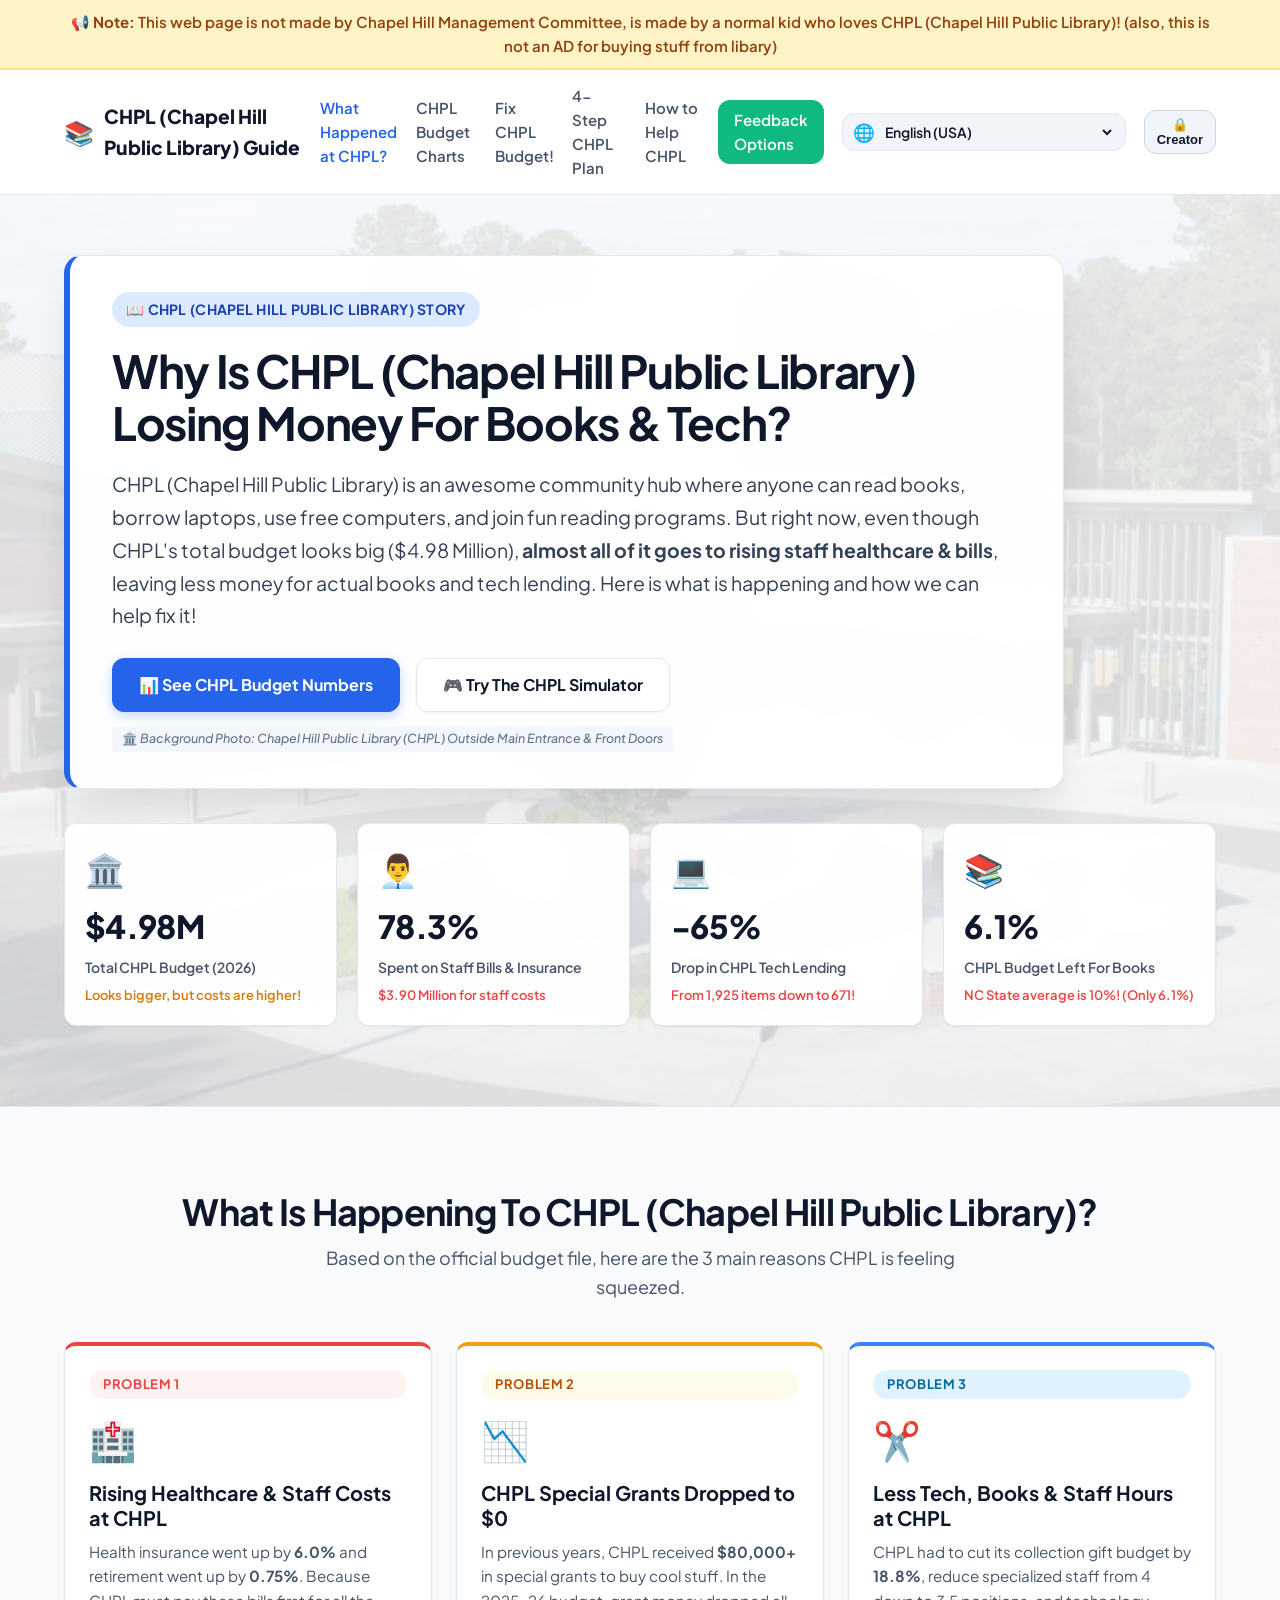
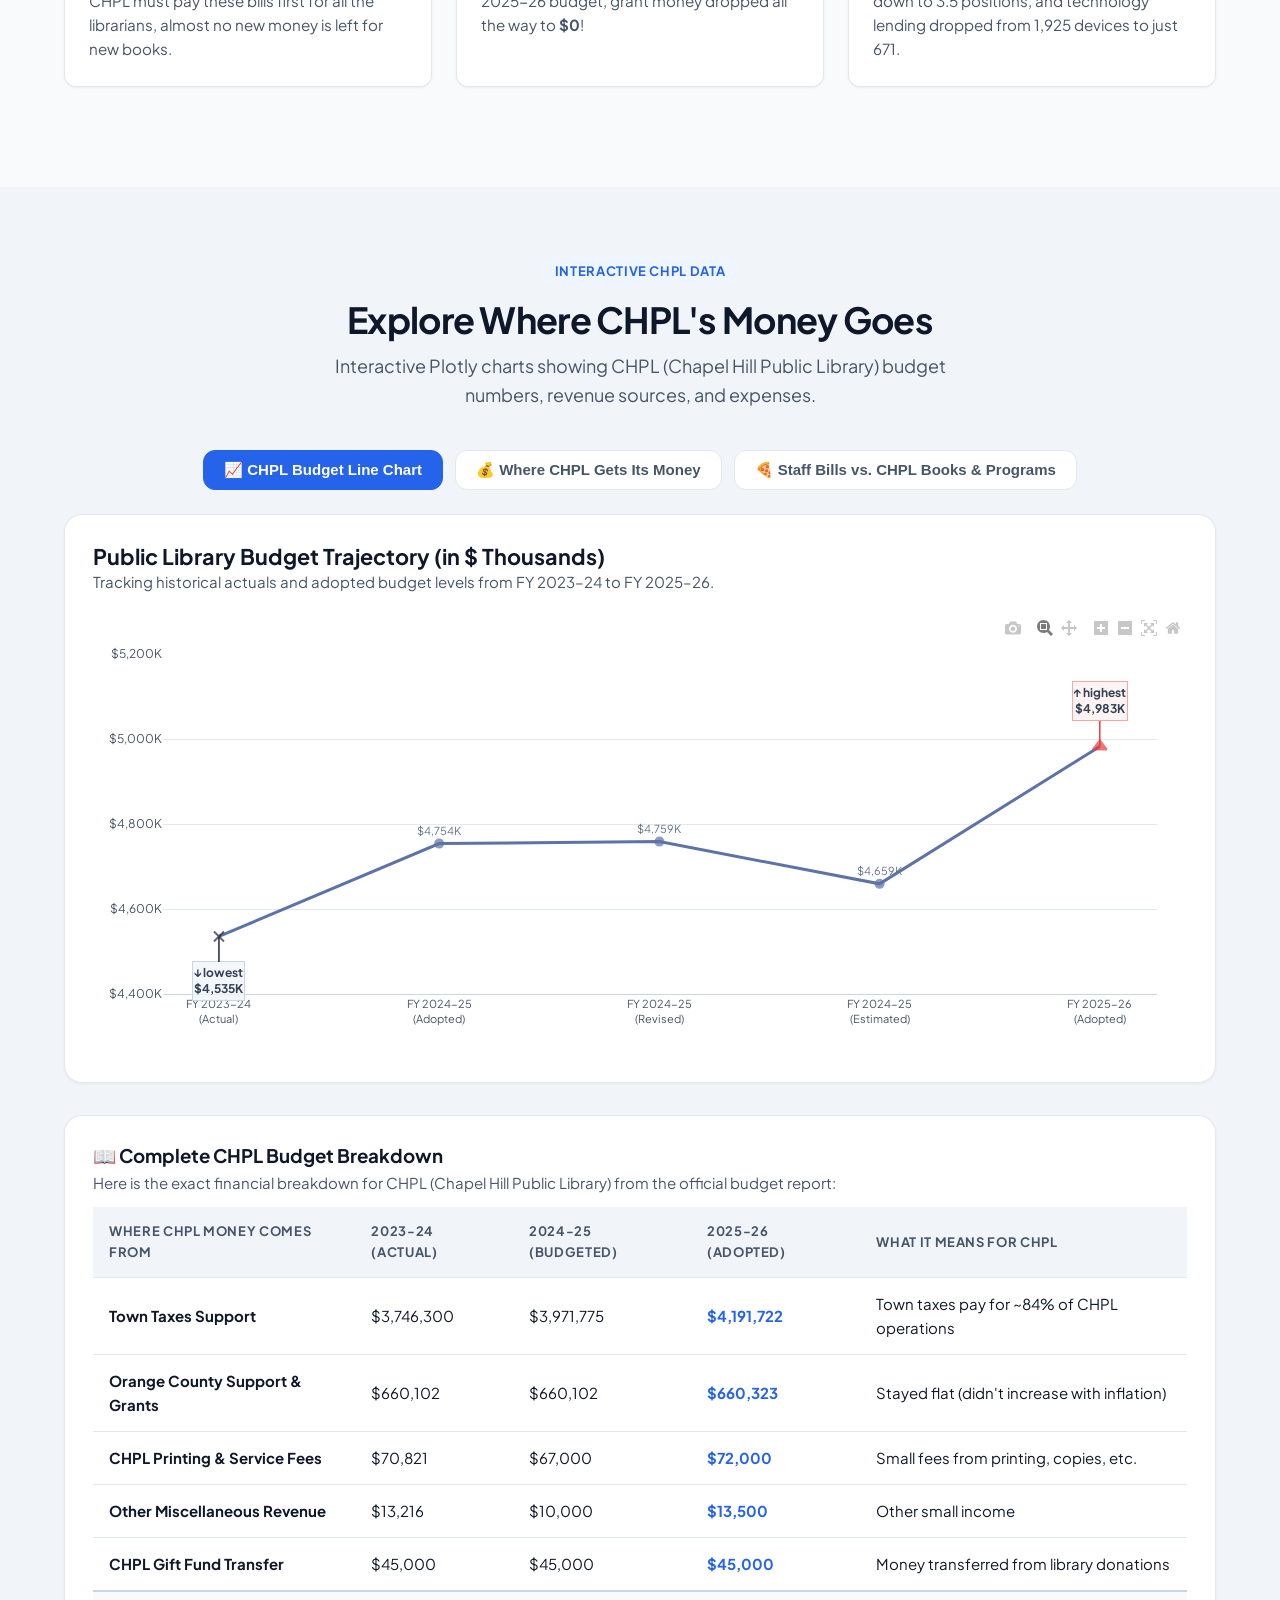
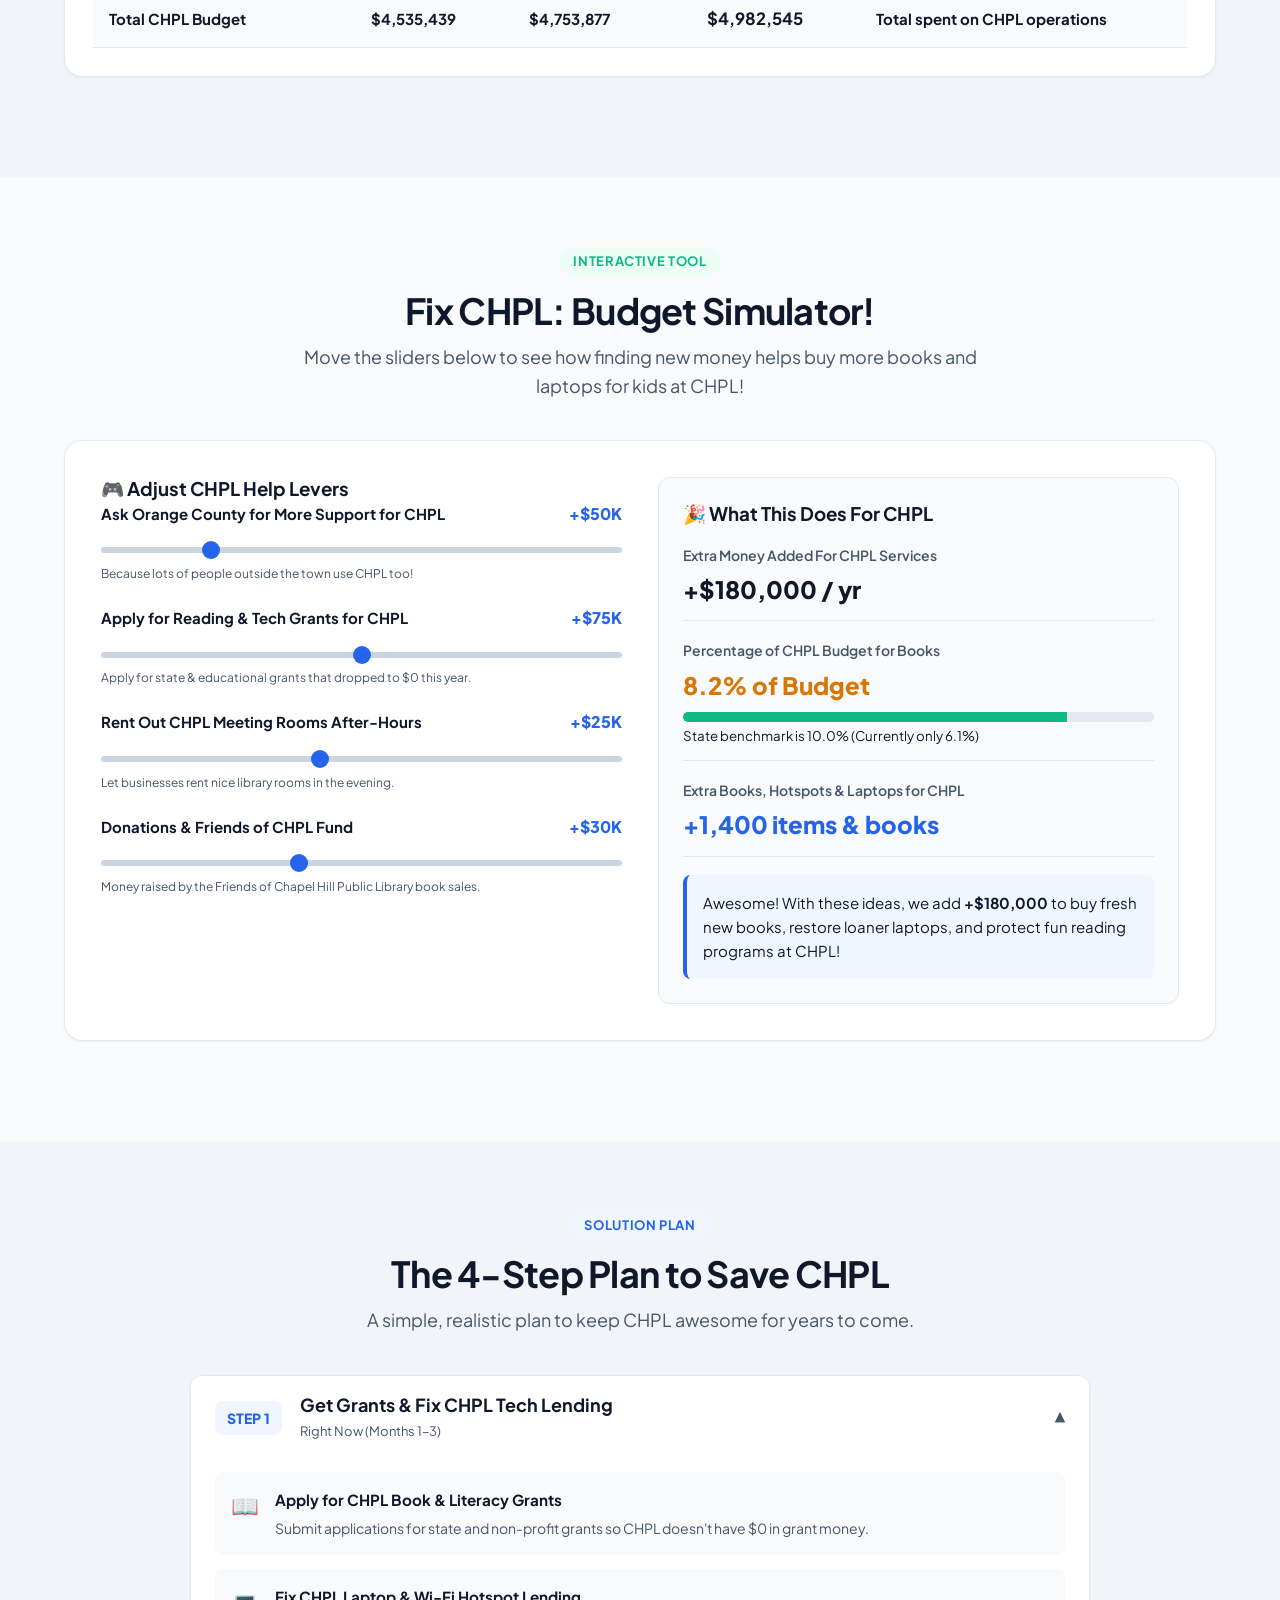
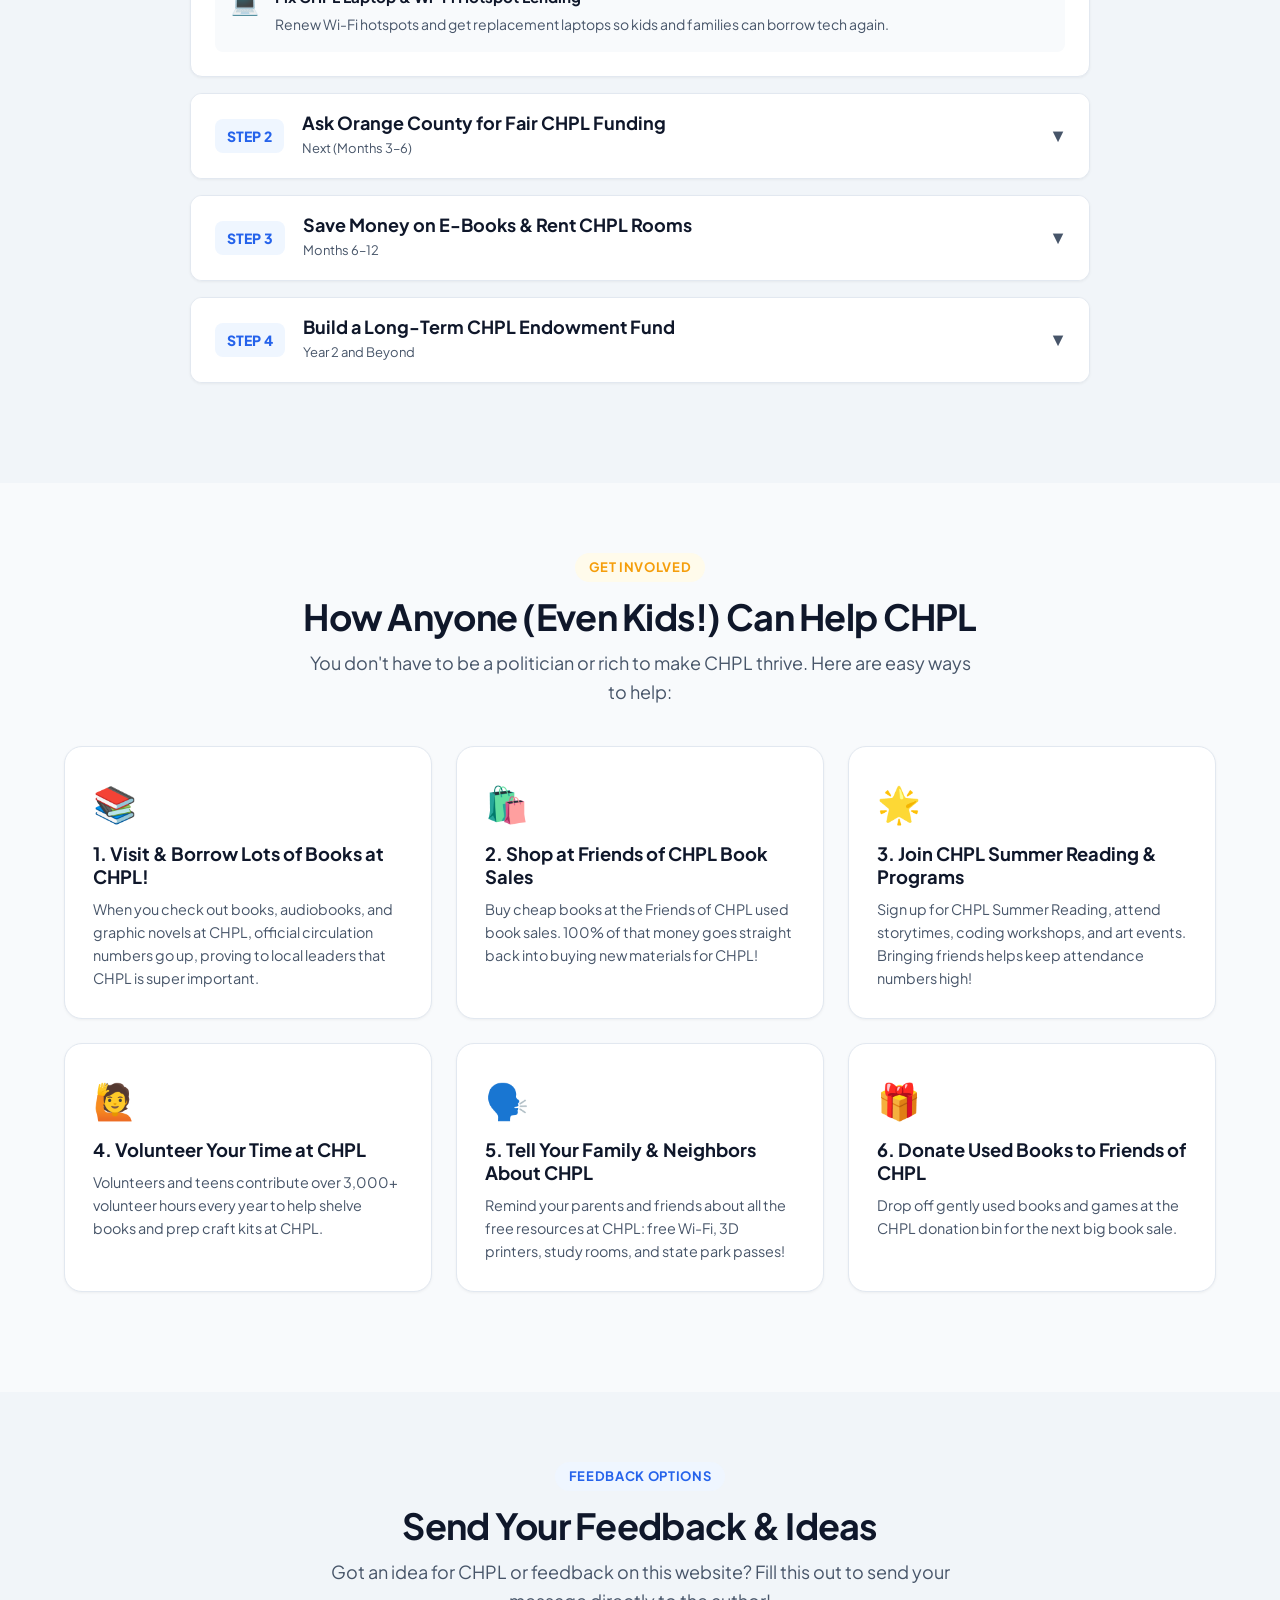
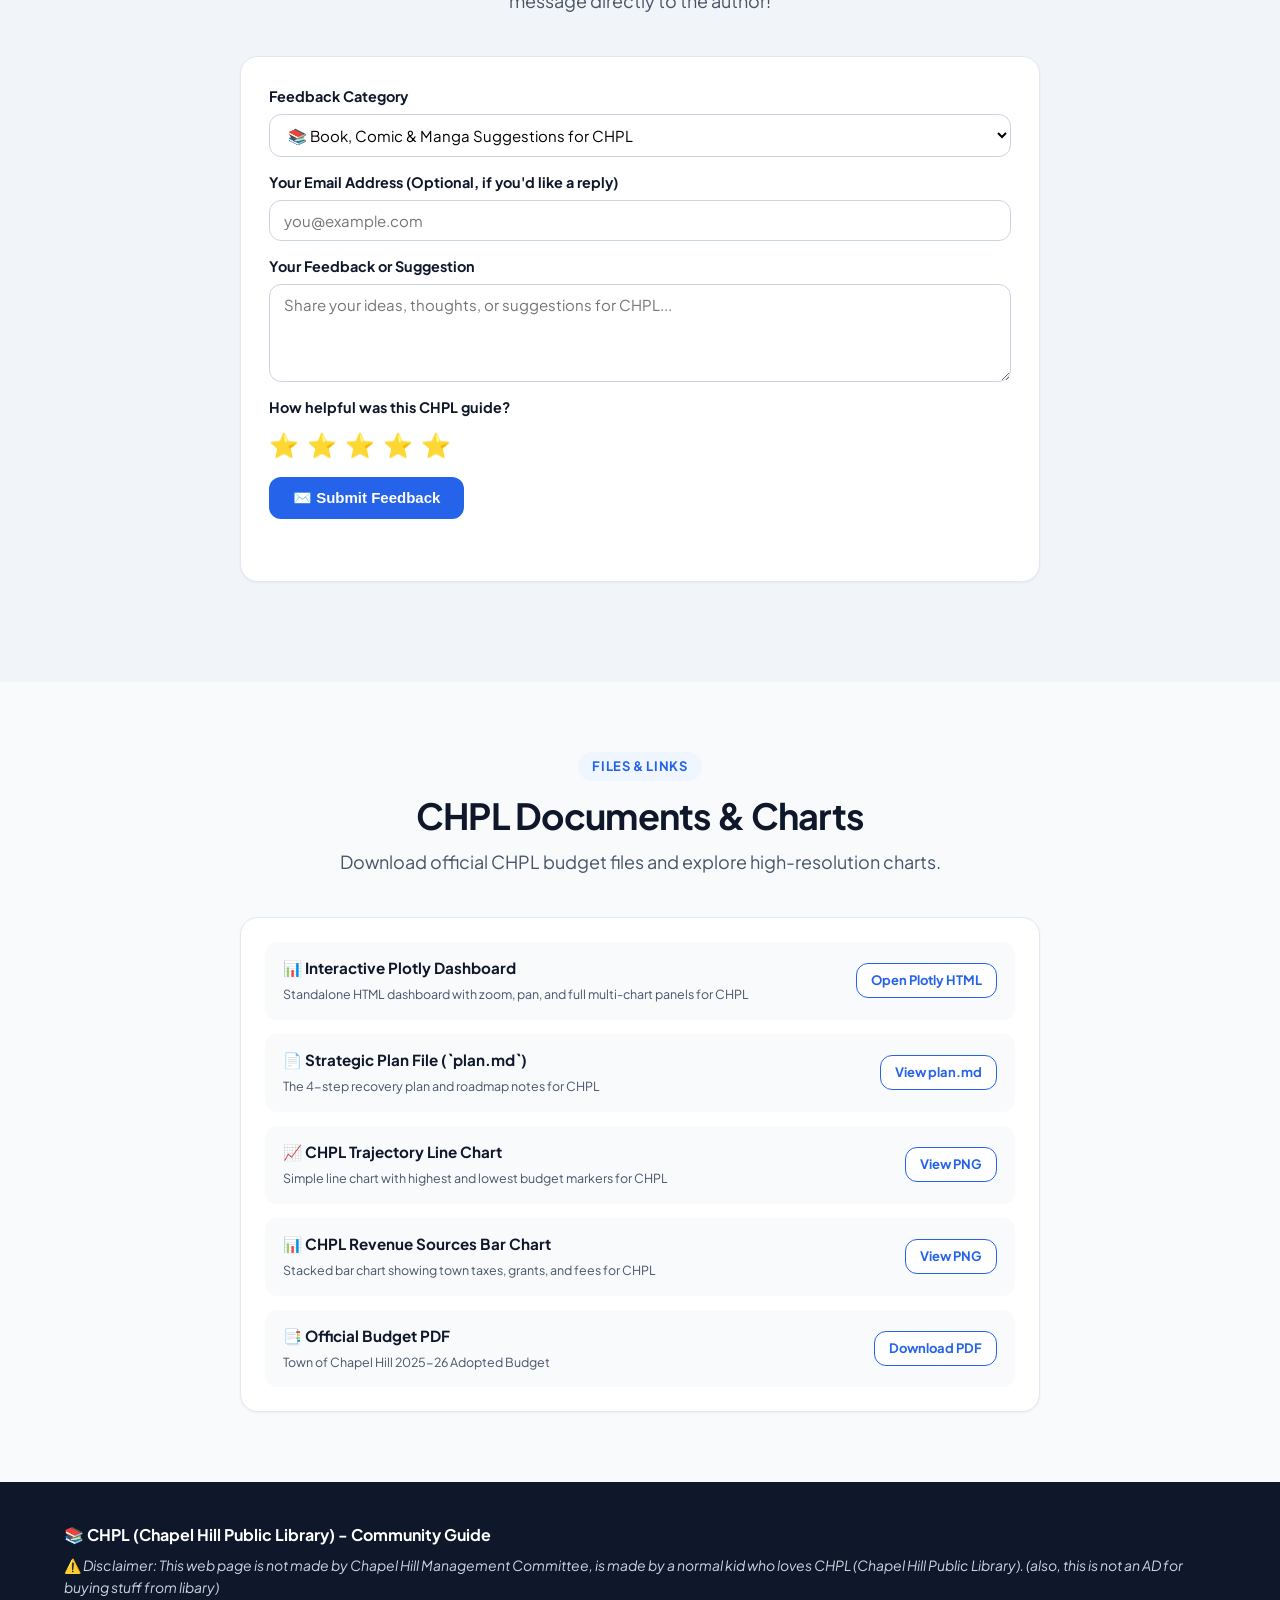
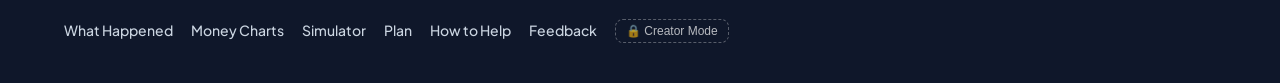
==== commit b29267b1: "feat: add hero card size controller to Creator Dashboard with large default" ====
--- a/index.html
+++ b/index.html
@@ -877,6 +877,20 @@
         <!-- 标签 5: 密码与设置 -->
         <div id="dash-panel-settings" class="dash-panel" style="display: none;">
           <h4>🔐 安全与创作者设置</h4>
+
+          <!-- 首页卡片尺寸调整 -->
+          <div class="card" style="margin-bottom: 20px; background: var(--color-bg-main);">
+            <h5>📐 首页故事卡片尺寸设置 (Hero Card Size)</h5>
+            <p class="text-muted">实时调整首页“为什么 CHPL 买书钱变少”故事卡片的显示大小：</p>
+            <div class="form-group" style="margin-top: 10px;">
+              <select id="creator-hero-size-select" class="input-control" onchange="changeHeroCardSize(this.value)">
+                <option value="hero-size-compact">紧凑小型 (Compact - 640px)</option>
+                <option value="hero-size-medium">标准中型 (Medium - 820px)</option>
+                <option value="hero-size-large" selected>大气大型 (Large - 1000px 默认)</option>
+                <option value="hero-size-xl">超大沉浸式 (Extra Large - 1140px)</option>
+              </select>
+            </div>
+          </div>
           
           <div class="card" style="margin-bottom: 20px; background: var(--color-bg-main);">
             <h5>修改创作者解锁密码 (PIN)</h5>
--- a/styles.css
+++ b/styles.css
@@ -397,68 +397,102 @@
 .hero-content {
   position: relative;
   z-index: 2;
-  max-width: 640px;
-  margin-bottom: 28px;
-  background: rgba(255, 255, 255, 0.95);
-  backdrop-filter: blur(10px);
-  -webkit-backdrop-filter: blur(10px);
-  padding: 22px 26px;
+  max-width: 1000px;
+  margin-bottom: 34px;
+  background: rgba(255, 255, 255, 0.96);
+  backdrop-filter: blur(14px);
+  -webkit-backdrop-filter: blur(14px);
+  padding: 36px 42px;
   border-radius: var(--radius-lg);
   border: 1px solid var(--border-color);
-  border-left: 4px solid var(--color-primary);
-  box-shadow: var(--shadow-md);
-}
+  border-left: 6px solid var(--color-primary);
+  box-shadow: 0 20px 40px -8px rgba(15, 23, 42, 0.12);
+  transition: all 0.3s cubic-bezier(0.16, 1, 0.3, 1);
+}
+
+/* Sizing Classes (Controlled via Creator Dashboard) */
+.hero-content.hero-size-compact {
+  max-width: 640px;
+  padding: 20px 24px;
+}
+.hero-content.hero-size-compact .hero-title { font-size: 1.85rem; }
+.hero-content.hero-size-compact .hero-description { font-size: 0.95rem; }
+
+.hero-content.hero-size-medium {
+  max-width: 820px;
+  padding: 28px 32px;
+}
+.hero-content.hero-size-medium .hero-title { font-size: 2.35rem; }
+.hero-content.hero-size-medium .hero-description { font-size: 1.08rem; }
+
+.hero-content.hero-size-large {
+  max-width: 1000px;
+  padding: 36px 42px;
+}
+.hero-content.hero-size-large .hero-title { font-size: 2.85rem; }
+.hero-content.hero-size-large .hero-description { font-size: 1.22rem; }
+
+.hero-content.hero-size-xl {
+  max-width: 1140px;
+  padding: 44px 50px;
+}
+.hero-content.hero-size-xl .hero-title { font-size: 3.2rem; }
+.hero-content.hero-size-xl .hero-description { font-size: 1.32rem; }
 
 .library-tag {
   display: inline-block;
   background: #dbeafe;
   color: #1e40af;
-  font-weight: 600;
-  padding: 4px 12px;
+  font-weight: 700;
+  padding: 6px 14px;
   border-radius: var(--radius-full);
-  margin-bottom: 12px;
-  font-size: 0.8125rem;
+  margin-bottom: 18px;
+  font-size: 0.88rem;
+  letter-spacing: 0.02em;
 }
 
 .hero-title {
-  font-size: 1.85rem;
-  letter-spacing: -0.02em;
-  margin-bottom: 12px;
+  font-size: 2.85rem;
+  letter-spacing: -0.03em;
+  margin-bottom: 18px;
   color: #0f172a;
-  line-height: 1.22;
+  line-height: 1.16;
 }
 
 .hero-description {
-  font-size: 0.95rem;
+  font-size: 1.22rem;
   color: #334155;
-  line-height: 1.55;
-  margin-bottom: 18px;
+  line-height: 1.68;
+  margin-bottom: 26px;
 }
 
 .hero-actions {
   display: flex;
-  gap: 12px;
+  gap: 16px;
   flex-wrap: wrap;
 }
 
 .hero-actions .btn-primary {
-  padding: 9px 18px;
-  font-size: 0.875rem;
+  padding: 13px 26px;
+  font-size: 1rem;
+  font-weight: 700;
   background: var(--color-primary);
   color: #ffffff;
   border: 1px solid var(--color-primary);
-  box-shadow: var(--shadow-sm);
+  box-shadow: 0 4px 12px rgba(37, 99, 235, 0.25);
   transition: all 0.2s ease;
 }
 
 .hero-actions .btn-primary:hover {
   background: var(--color-primary-hover);
-  transform: translateY(-1px);
+  transform: translateY(-2px);
+  box-shadow: 0 8px 20px rgba(37, 99, 235, 0.35);
 }
 
 .hero-actions .btn-secondary {
-  padding: 9px 18px;
-  font-size: 0.875rem;
+  padding: 13px 26px;
+  font-size: 1rem;
+  font-weight: 700;
   background: #ffffff;
   color: var(--color-text-main);
   border: 1px solid var(--border-color);
@@ -468,18 +502,18 @@
 
 .hero-actions .btn-secondary:hover {
   background: var(--color-bg-elevated);
-  transform: translateY(-1px);
+  transform: translateY(-2px);
   color: var(--color-text-main);
 }
 
 .hero-photo-credit {
   display: inline-block;
-  margin-top: 12px;
-  font-size: 0.72rem;
+  margin-top: 14px;
+  font-size: 0.78rem;
   color: #64748b;
   font-weight: 500;
   background: rgba(241, 245, 249, 0.85);
-  padding: 2px 8px;
+  padding: 3px 10px;
   border-radius: 4px;
 }
 
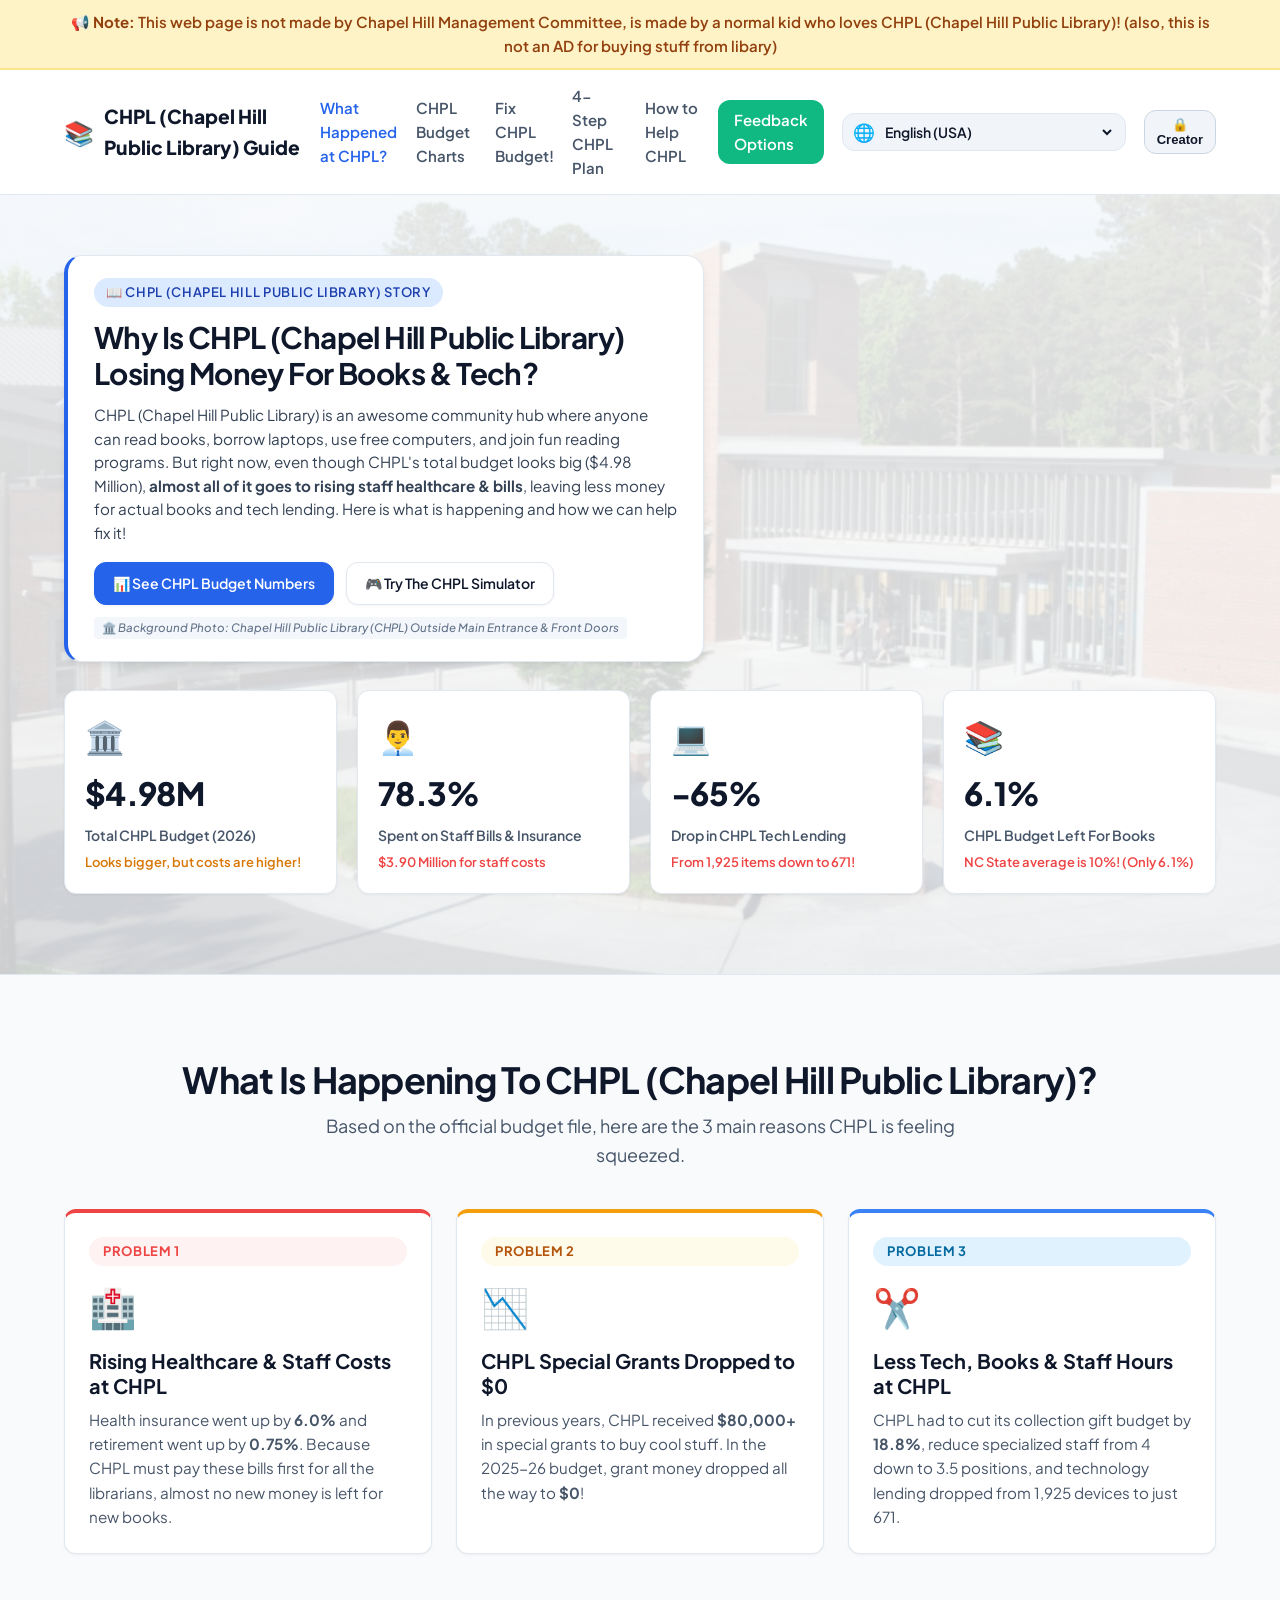
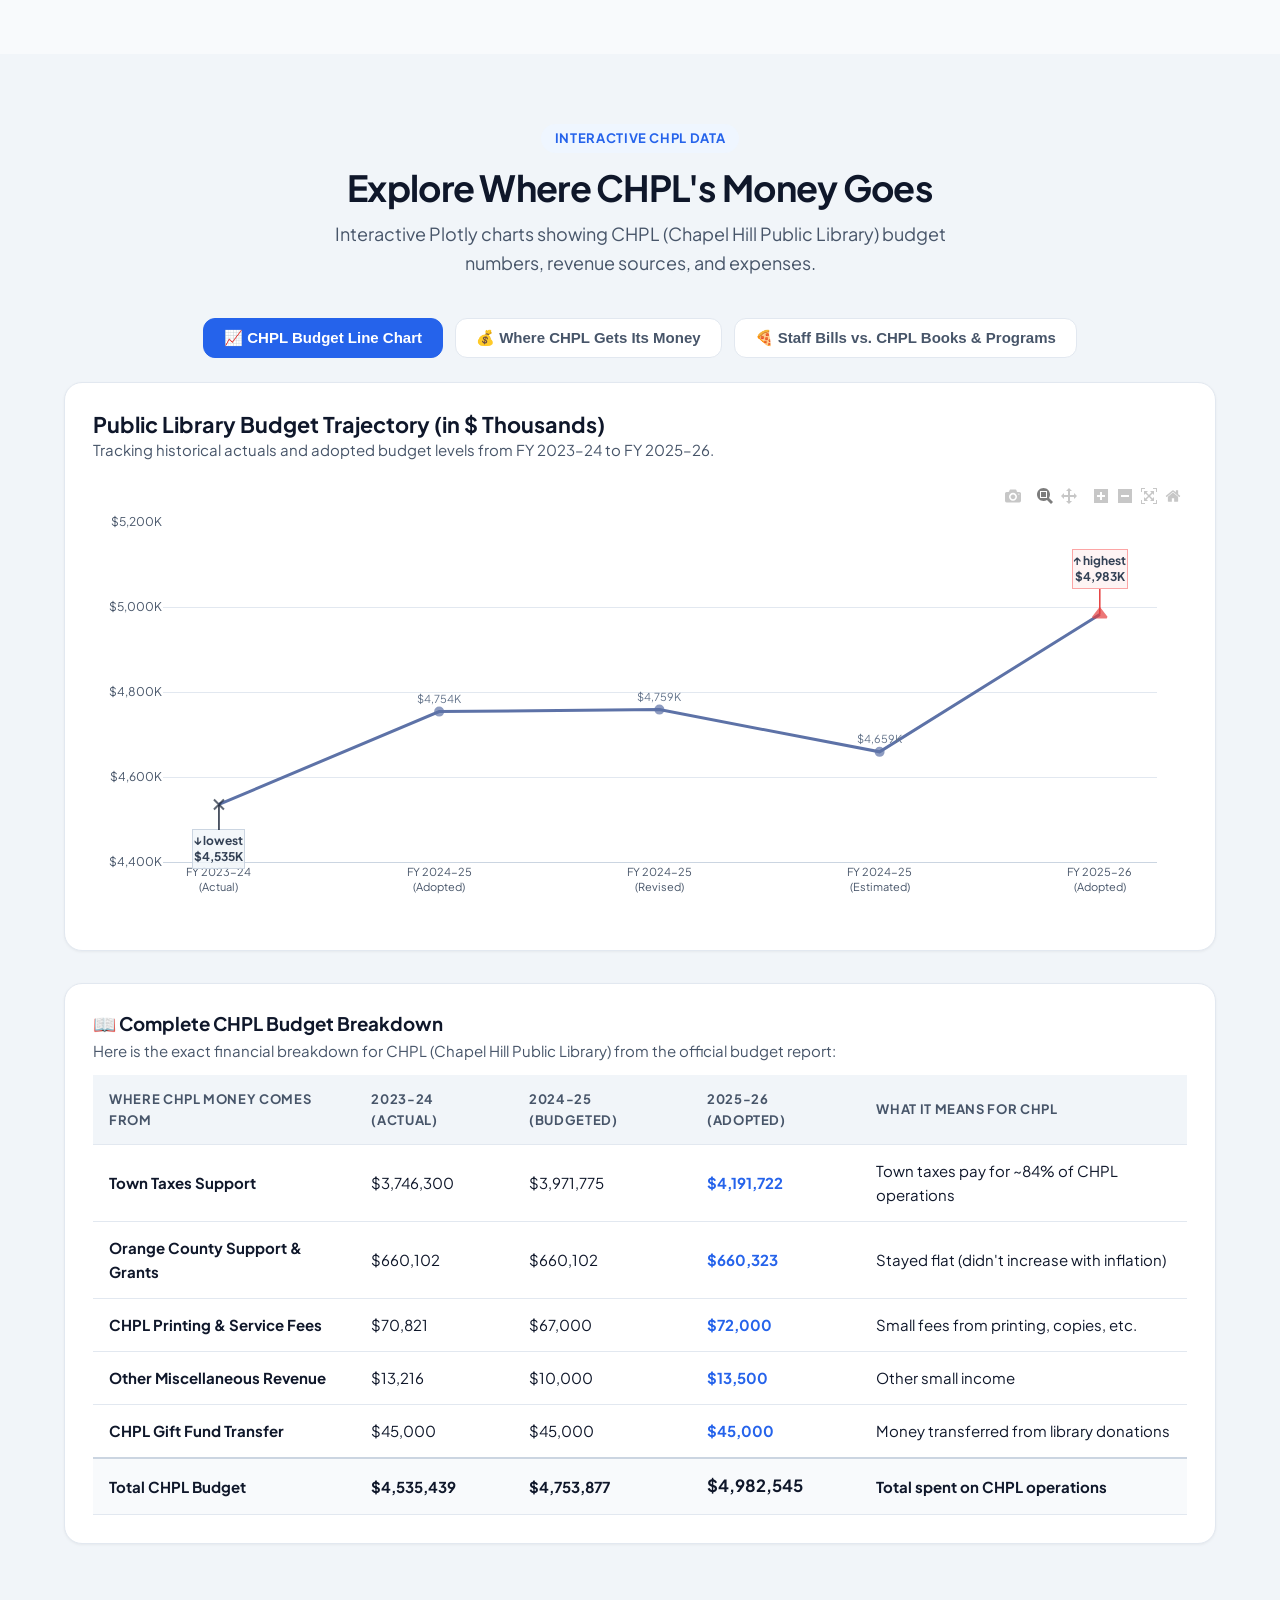
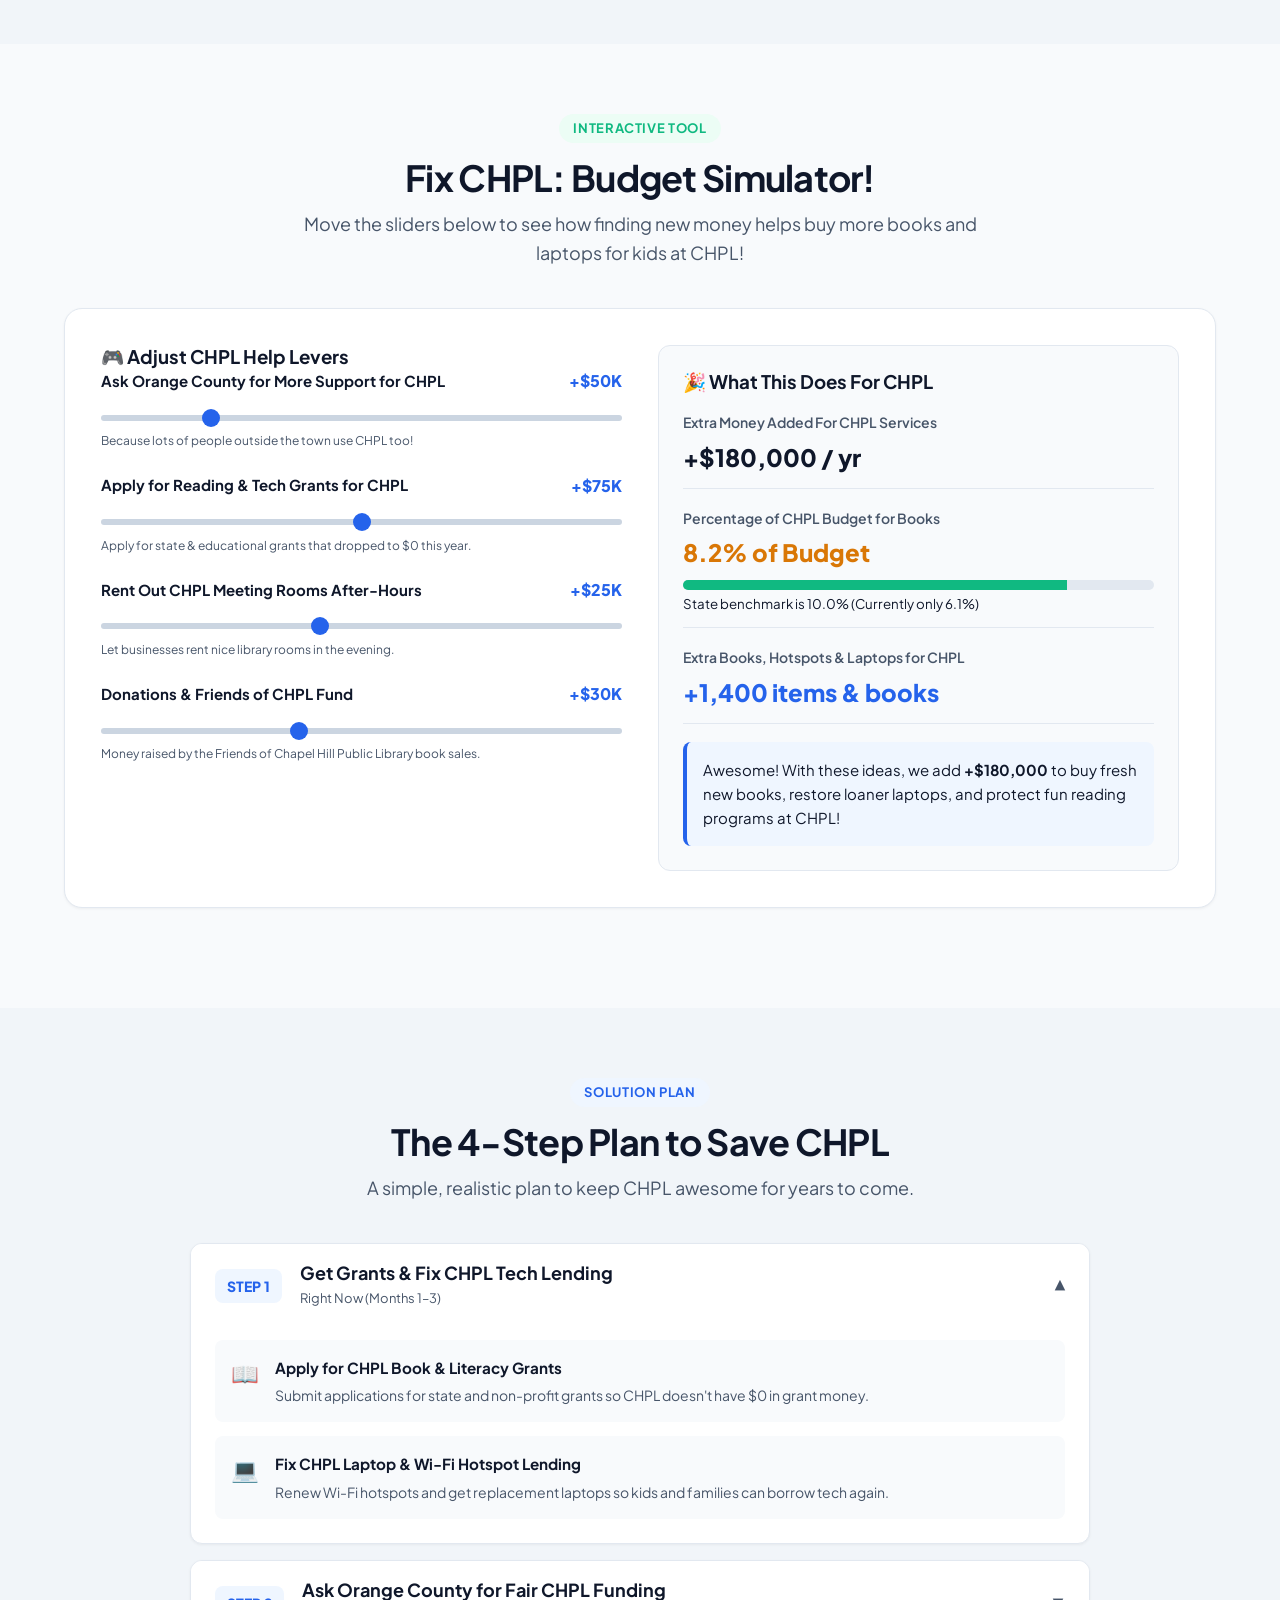
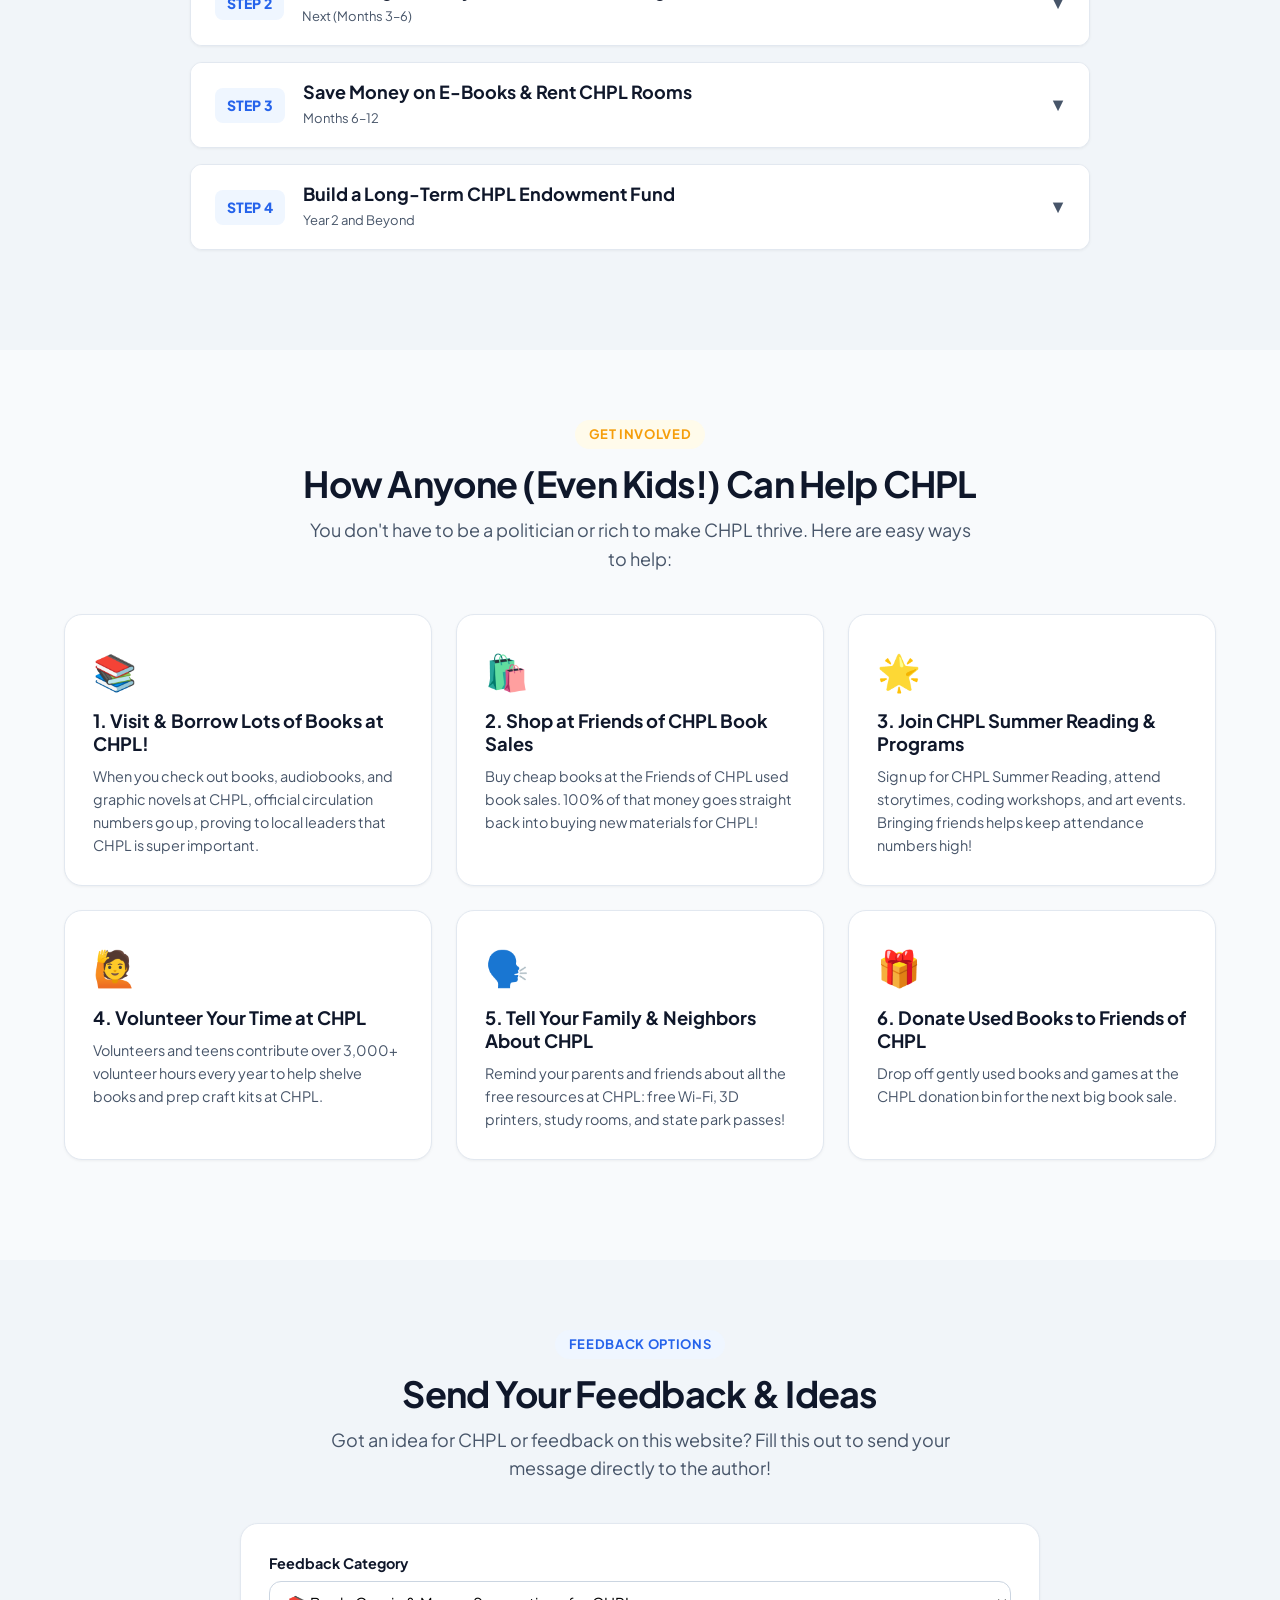
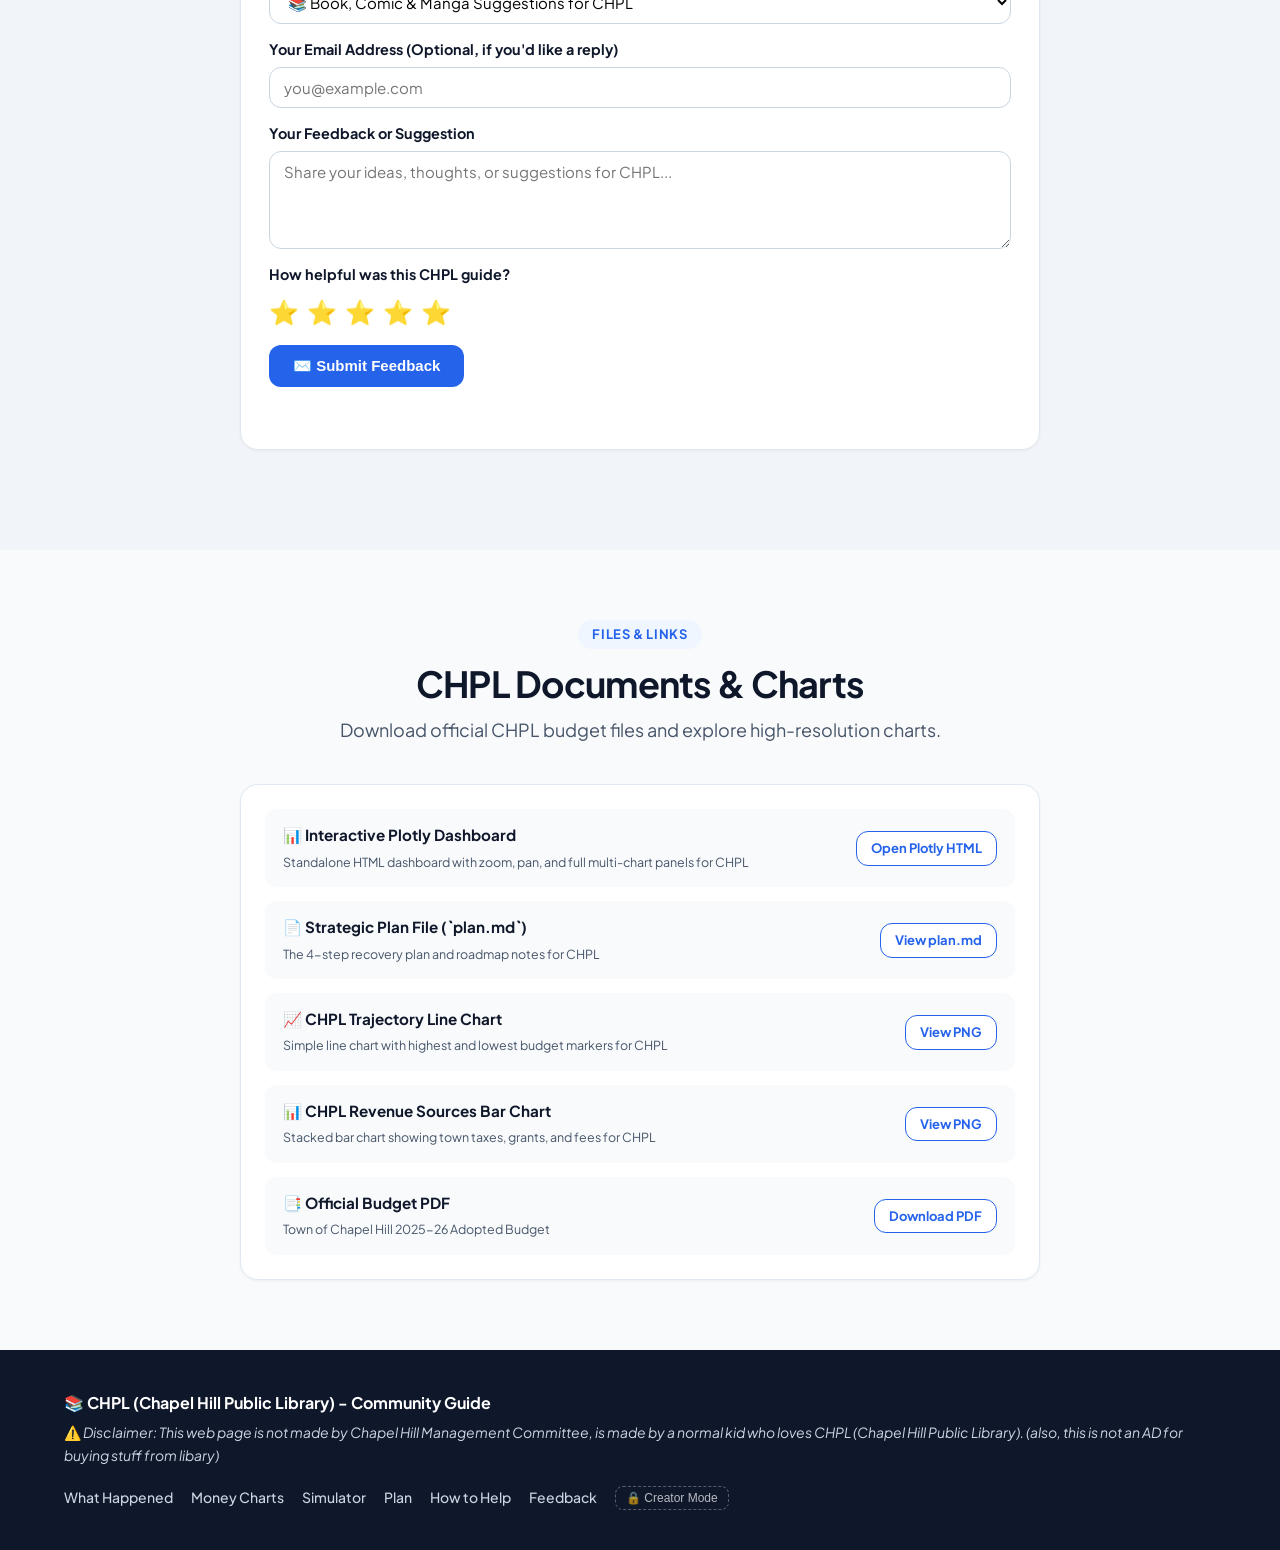
==== commit 977b3e24: "revert: restore previous compact size and fix all performance lag" ====
--- a/index.html
+++ b/index.html
@@ -877,20 +877,6 @@
         <!-- 标签 5: 密码与设置 -->
         <div id="dash-panel-settings" class="dash-panel" style="display: none;">
           <h4>🔐 安全与创作者设置</h4>
-
-          <!-- 首页卡片尺寸调整 -->
-          <div class="card" style="margin-bottom: 20px; background: var(--color-bg-main);">
-            <h5>📐 首页故事卡片尺寸设置 (Hero Card Size)</h5>
-            <p class="text-muted">实时调整首页“为什么 CHPL 买书钱变少”故事卡片的显示大小：</p>
-            <div class="form-group" style="margin-top: 10px;">
-              <select id="creator-hero-size-select" class="input-control" onchange="changeHeroCardSize(this.value)">
-                <option value="hero-size-compact">紧凑小型 (Compact - 640px)</option>
-                <option value="hero-size-medium">标准中型 (Medium - 820px)</option>
-                <option value="hero-size-large" selected>大气大型 (Large - 1000px 默认)</option>
-                <option value="hero-size-xl">超大沉浸式 (Extra Large - 1140px)</option>
-              </select>
-            </div>
-          </div>
           
           <div class="card" style="margin-bottom: 20px; background: var(--color-bg-main);">
             <h5>修改创作者解锁密码 (PIN)</h5>
--- a/styles.css
+++ b/styles.css
@@ -397,102 +397,69 @@
 .hero-content {
   position: relative;
   z-index: 2;
-  max-width: 1000px;
-  margin-bottom: 34px;
-  background: rgba(255, 255, 255, 0.96);
-  backdrop-filter: blur(14px);
-  -webkit-backdrop-filter: blur(14px);
-  padding: 36px 42px;
+  max-width: 640px;
+  margin-bottom: 28px;
+  background: #ffffff;
+  padding: 22px 26px;
   border-radius: var(--radius-lg);
   border: 1px solid var(--border-color);
-  border-left: 6px solid var(--color-primary);
-  box-shadow: 0 20px 40px -8px rgba(15, 23, 42, 0.12);
-  transition: all 0.3s cubic-bezier(0.16, 1, 0.3, 1);
-}
-
-/* Sizing Classes (Controlled via Creator Dashboard) */
-.hero-content.hero-size-compact {
-  max-width: 640px;
-  padding: 20px 24px;
-}
-.hero-content.hero-size-compact .hero-title { font-size: 1.85rem; }
-.hero-content.hero-size-compact .hero-description { font-size: 0.95rem; }
-
-.hero-content.hero-size-medium {
-  max-width: 820px;
-  padding: 28px 32px;
-}
-.hero-content.hero-size-medium .hero-title { font-size: 2.35rem; }
-.hero-content.hero-size-medium .hero-description { font-size: 1.08rem; }
-
-.hero-content.hero-size-large {
-  max-width: 1000px;
-  padding: 36px 42px;
-}
-.hero-content.hero-size-large .hero-title { font-size: 2.85rem; }
-.hero-content.hero-size-large .hero-description { font-size: 1.22rem; }
-
-.hero-content.hero-size-xl {
-  max-width: 1140px;
-  padding: 44px 50px;
-}
-.hero-content.hero-size-xl .hero-title { font-size: 3.2rem; }
-.hero-content.hero-size-xl .hero-description { font-size: 1.32rem; }
+  border-left: 4px solid var(--color-primary);
+  box-shadow: var(--shadow-md);
+  transform: translateZ(0);
+}
 
 .library-tag {
   display: inline-block;
   background: #dbeafe;
   color: #1e40af;
-  font-weight: 700;
-  padding: 6px 14px;
+  font-weight: 600;
+  padding: 4px 12px;
   border-radius: var(--radius-full);
+  margin-bottom: 12px;
+  font-size: 0.8125rem;
+}
+
+.hero-title {
+  font-size: 1.85rem;
+  letter-spacing: -0.02em;
+  margin-bottom: 12px;
+  color: #0f172a;
+  line-height: 1.22;
+}
+
+.hero-description {
+  font-size: 0.95rem;
+  color: #334155;
+  line-height: 1.55;
   margin-bottom: 18px;
-  font-size: 0.88rem;
-  letter-spacing: 0.02em;
-}
-
-.hero-title {
-  font-size: 2.85rem;
-  letter-spacing: -0.03em;
-  margin-bottom: 18px;
-  color: #0f172a;
-  line-height: 1.16;
-}
-
-.hero-description {
-  font-size: 1.22rem;
-  color: #334155;
-  line-height: 1.68;
-  margin-bottom: 26px;
 }
 
 .hero-actions {
   display: flex;
-  gap: 16px;
+  gap: 12px;
   flex-wrap: wrap;
 }
 
 .hero-actions .btn-primary {
-  padding: 13px 26px;
-  font-size: 1rem;
-  font-weight: 700;
+  padding: 9px 18px;
+  font-size: 0.875rem;
+  font-weight: 600;
   background: var(--color-primary);
   color: #ffffff;
   border: 1px solid var(--color-primary);
-  box-shadow: 0 4px 12px rgba(37, 99, 235, 0.25);
+  box-shadow: var(--shadow-sm);
   transition: all 0.2s ease;
 }
 
 .hero-actions .btn-primary:hover {
   background: var(--color-primary-hover);
-  transform: translateY(-2px);
-  box-shadow: 0 8px 20px rgba(37, 99, 235, 0.35);
+  transform: translateY(-1px);
 }
 
 .hero-actions .btn-secondary {
-  padding: 13px 26px;
-  font-size: 1rem;
-  font-weight: 700;
+  padding: 9px 18px;
+  font-size: 0.875rem;
+  font-weight: 600;
   background: #ffffff;
   color: var(--color-text-main);
   border: 1px solid var(--border-color);
@@ -502,18 +469,18 @@
 
 .hero-actions .btn-secondary:hover {
   background: var(--color-bg-elevated);
-  transform: translateY(-2px);
+  transform: translateY(-1px);
   color: var(--color-text-main);
 }
 
 .hero-photo-credit {
   display: inline-block;
-  margin-top: 14px;
-  font-size: 0.78rem;
+  margin-top: 12px;
+  font-size: 0.72rem;
   color: #64748b;
   font-weight: 500;
   background: rgba(241, 245, 249, 0.85);
-  padding: 3px 10px;
+  padding: 2px 8px;
   border-radius: 4px;
 }
 
@@ -527,14 +494,13 @@
 }
 
 .metric-card {
-  background: rgba(255, 255, 255, 0.95);
-  backdrop-filter: blur(10px);
-  -webkit-backdrop-filter: blur(10px);
+  background: #ffffff;
   border: 1px solid var(--border-color);
   border-radius: var(--radius-md);
   padding: 20px;
   box-shadow: var(--shadow-sm);
   transition: transform 0.2s ease, box-shadow 0.2s ease;
+  transform: translateZ(0);
 }
 
 .metric-card:hover {
